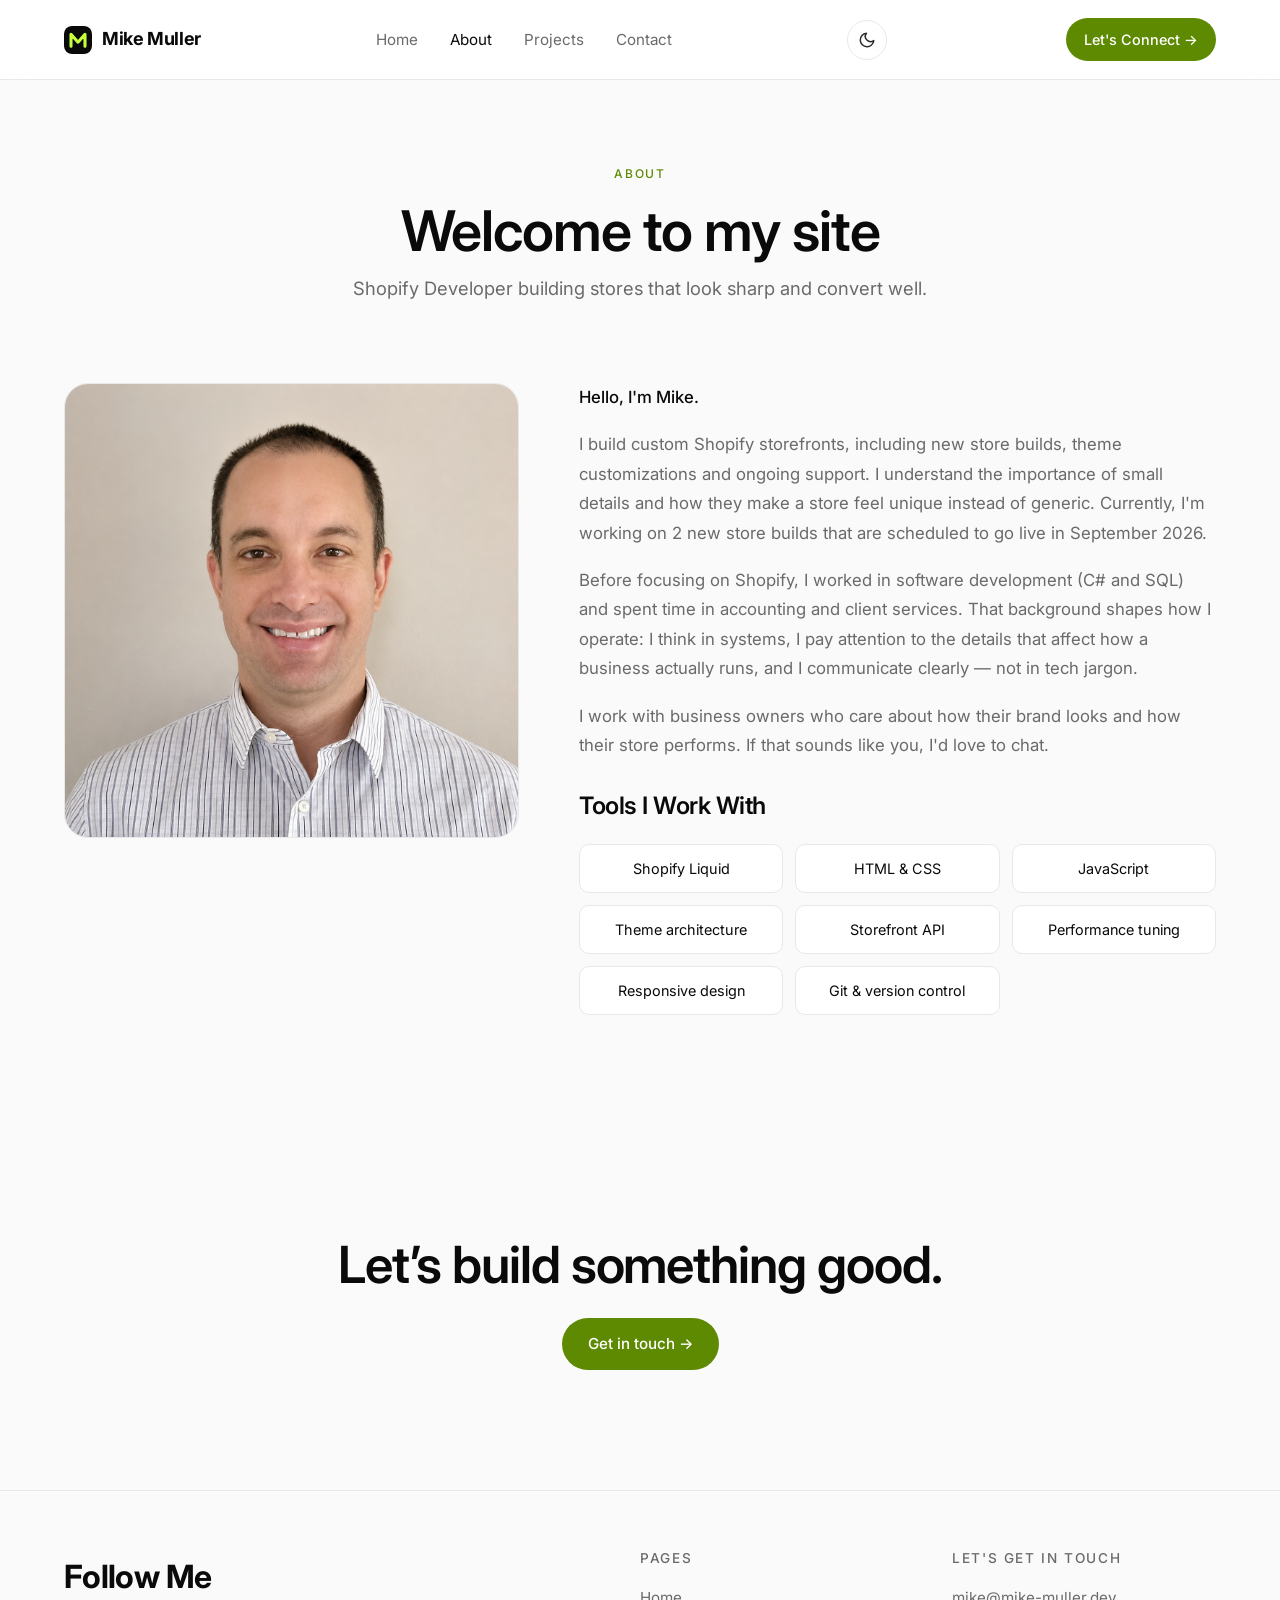
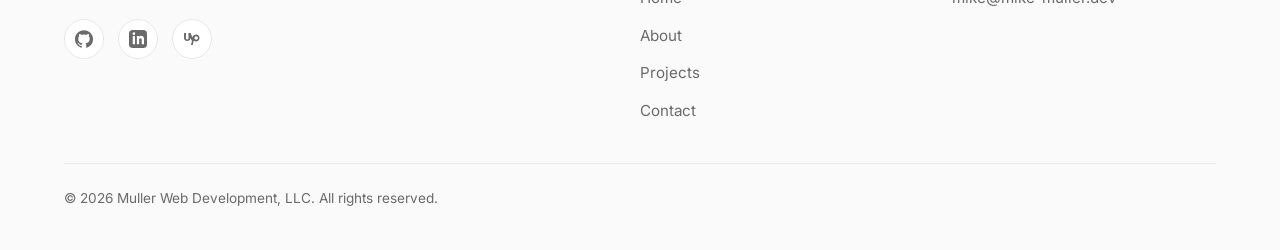
==== about.html @ b330dfe2 "Added Coding With Jan certificate to home page. Also did an audit and had unused CSS classes removed" ====
<!DOCTYPE html>
<html lang="en">
<head>
  <meta charset="UTF-8" />
  <meta name="viewport" content="width=device-width, initial-scale=1.0" />
  <title>About — Mike Muller</title>
  <meta name="description" content="About Mike Muller — a Shopify Developer focused on custom storefronts and theme work." />
  <script>
    (function() {
      var prefersDark = false;
      try { prefersDark = localStorage.getItem('theme') === 'dark'; } catch (e) {}
      if (!prefersDark) document.documentElement.setAttribute('data-theme', 'light');
    })();
  </script>
  <link rel="preconnect" href="https://fonts.googleapis.com">
  <link rel="preconnect" href="https://fonts.gstatic.com" crossorigin>
  <link href="https://fonts.googleapis.com/css2?family=Inter:wght@400;500;600;700&display=swap" rel="stylesheet">
  <link rel="icon" type="image/svg+xml" href="assets/favicon.svg" />
  <link rel="stylesheet" href="css/styles.css" />
</head>
<body>
  <div id="header"></div>

  <main>
    <section class="page-header">
      <div class="container">
        <span class="eyebrow">About</span>
        <h1>Welcome to my site</h1>
        <p>Shopify Developer building stores that look sharp and convert well.</p>
      </div>
    </section>

    <section class="section" style="padding-top: 40px;">
      <div class="container about-grid">
        <div>
          <div class="hero-portrait" style="aspect-ratio: 1/1;">
            <img src="assets/profile-about-enhanced.png" alt="Mike Muller" width="900" height="900">
          </div>
        </div>
        <div class="about-text reveal">
          <p><strong>Hello, I'm Mike.</strong> </p>
          <p>I build custom Shopify storefronts, including new store builds, theme customizations and ongoing support. I understand the importance of small details and how they make a store feel unique instead of generic. Currently, I'm working on 2 new store builds that are scheduled to go live in September 2026.</p>
          <p>Before focusing on Shopify, I worked in software development (C# and SQL) and spent time in accounting and client services. That background shapes how I operate: I think in systems, I pay attention to the details that affect how a business actually runs, and I communicate clearly — not in tech jargon.</p>
          <p>I work with business owners who care about how their brand looks and how their store performs. If that sounds like you, I'd love to chat.</p>
            
          <h3 style="margin-top: 32px; margin-bottom: 8px;">Tools I Work With</h3>
          <div class="skills-grid">
            <div class="skill-chip">Shopify Liquid</div>
            <div class="skill-chip">HTML & CSS</div>
            <div class="skill-chip">JavaScript</div>
            <div class="skill-chip">Theme architecture</div>
            <div class="skill-chip">Storefront API</div>
            <div class="skill-chip">Performance tuning</div>
            <div class="skill-chip">Responsive design</div>
            <div class="skill-chip">Git & version control</div>
          </div>
        </div>
      </div>
    </section>

    <section class="footer-cta">
      <div class="container">
        <h2>Let’s build something good.</h2>
        <a href="contact.html" class="btn btn-primary">Get in touch →</a>
      </div>
    </section>
  </main>

  <div id="footer"></div>

  <script src="js/includes.js"></script>
</body>
</html>
---- css/styles.css ----
/* ===== Reset & base ===== */
*, *::before, *::after { box-sizing: border-box; margin: 0; padding: 0; }
html { scroll-behavior: smooth; }
body {
  font-family: 'Inter', -apple-system, BlinkMacSystemFont, 'Segoe UI', Roboto, sans-serif;
  background: var(--bg);
  color: var(--text);
  line-height: 1.6;
  -webkit-font-smoothing: antialiased;
  overflow-x: hidden;
  transition: background-color 0.3s ease, color 0.3s ease;
}
img { max-width: 100%; display: block; }
a { color: inherit; text-decoration: none; }
button { font: inherit; cursor: pointer; border: none; background: none; color: inherit; }

:root {
  --bg: #0a0a0a;
  --bg-elev: #141414;
  --bg-card: #161616;
  --border: #262626;
  --text: #e8e8e8;
  --muted: #8a8a8a;
  --heading: #ffffff;
  --nav-bg: rgba(10, 10, 10, 0.85);
  --portrait-text: rgba(255, 255, 255, 0.06);
  --accent: #c7ff3a;
  --accent-hover: #b8f028;
  --error: #ff6b6b;
  --max-width: 1200px;
  --radius: 16px;
}

[data-theme="light"] {
  --bg: #fafafa;
  --bg-elev: #ffffff;
  --bg-card: #ffffff;
  --border: #e8e8e8;
  --text: #2a2a2a;
  --muted: #6a6a6a;
  --heading: #0a0a0a;
  --nav-bg: rgba(255, 255, 255, 0.85);
  --portrait-text: rgba(0, 0, 0, 0.06);
  --accent: #5d8a00;
  --accent-hover: #4a6f00;
  --error: #c92a2a;
}

.container {
  max-width: var(--max-width);
  margin: 0 auto;
  padding: 0 24px;
}

/* ===== Typography ===== */
h1, h2, h3, h4 { font-weight: 600; line-height: 1.15; letter-spacing: -0.02em; color: var(--heading); }
h1 { font-size: clamp(2.5rem, 6vw, 5rem); }
h2 { font-size: clamp(2rem, 4vw, 3.25rem); }
h3 { font-size: 1.5rem; }
p { color: var(--muted); }

.eyebrow {
  display: inline-block;
  font-size: 0.75rem;
  text-transform: uppercase;
  letter-spacing: 0.15em;
  color: var(--accent);
  font-weight: 500;
  margin-bottom: 16px;
}

/* ===== Navigation ===== */
.nav {
  position: sticky;
  top: 0;
  z-index: 100;
  background: var(--nav-bg);
  backdrop-filter: blur(12px);
  -webkit-backdrop-filter: blur(12px);
  border-bottom: 1px solid var(--border);
  transition: background-color 0.3s ease, border-color 0.3s ease;
}
.nav-inner {
  display: flex;
  align-items: center;
  justify-content: space-between;
  padding: 18px 24px;
  max-width: var(--max-width);
  margin: 0 auto;
}
.logo {
  display: inline-flex;
  align-items: center;
  gap: 10px;
  font-weight: 700;
  font-size: 1.125rem;
  letter-spacing: -0.02em;
  color: var(--heading);
}
.logo-mark {
  flex-shrink: 0;
  border-radius: 8px;
}
.logo .logo-text { color: var(--heading); }
.logo span { color: var(--accent); }
.nav-links {
  display: flex;
  gap: 32px;
  list-style: none;
}
.nav-links a {
  color: var(--muted);
  font-size: 0.95rem;
  transition: color 0.2s;
}
.nav-links a:hover, .nav-links a.active { color: var(--heading); }
.nav-cta {
  display: inline-flex;
  align-items: center;
  gap: 8px;
  background: var(--accent);
  color: #0a0a0a;
  padding: 10px 18px;
  border-radius: 999px;
  font-weight: 500;
  font-size: 0.9rem;
  transition: background 0.2s, transform 0.2s;
}
.nav-cta:hover { background: var(--accent-hover); transform: translateY(-1px); }
.nav-toggle {
  display: none;
  width: 40px;
  height: 40px;
  align-items: center;
  justify-content: center;
}
.nav-toggle span {
  width: 22px;
  height: 2px;
  background: var(--heading);
  position: relative;
  transition: all 0.3s;
}
.nav-toggle span::before, .nav-toggle span::after {
  content: '';
  position: absolute;
  left: 0;
  width: 22px;
  height: 2px;
  background: var(--heading);
  transition: all 0.3s;
}
.nav-toggle span::before { top: -7px; }
.nav-toggle span::after { top: 7px; }

/* ===== Buttons ===== */
.btn {
  display: inline-flex;
  align-items: center;
  gap: 10px;
  padding: 14px 26px;
  border-radius: 999px;
  font-weight: 500;
  font-size: 0.95rem;
  transition: transform 0.2s, background 0.2s, color 0.2s;
}
.btn-primary {
  background: var(--accent);
  color: #0a0a0a;
}
.btn-primary:hover { background: var(--accent-hover); transform: translateY(-2px); }
.btn-ghost {
  border: 3px solid var(--border);
  font-size: 1.2rem;
  color: var(--heading);
}
.btn-ghost:hover { border-color: var(--accent); color: var(--accent); }

/* ===== Hero ===== */
.hero {
  padding: 100px 0 80px;
  position: relative;
  overflow: hidden;
}
.hero::before {
  content: '';
  position: absolute;
  top: -200px;
  right: -200px;
  width: 600px;
  height: 600px;
  background: radial-gradient(circle, rgba(199, 255, 58, 0.15), transparent 70%);
  pointer-events: none;
}
.hero-grid {
  display: grid;
  grid-template-columns: 1.5fr 1fr;
  gap: 48px;
  align-items: center;
}
.hero h1 { font-size: clamp(2.5rem, 5vw, 4rem); line-height: 1.25; margin-bottom: 20px; }
.hero-tagline {
  font-size: 1.25rem;
  margin-bottom: 36px;
  max-width: 520px;
  color: var(--muted);
}
.hero-actions { display: flex; gap: 16px; flex-wrap: wrap; align-items: center; }
.hero-actions .btn { font-size: 1rem; }
.hero-actions .btn-primary { border: 2px solid transparent; }

/* Bullet points in hero section. All begin with checkmark.*/
.hero-trust {
  display: flex;
  flex-wrap: wrap;
  gap: 12px 28px;
  margin-top: 32px;
  list-style: none;
}
.hero-trust li {
  display: flex;
  align-items: center;
  gap: 8px;
  font-size: 0.9rem;
  font-weight: 500;
  color: var(--muted);
}
.hero-trust li::before {
  content: '✓';
  color: var(--accent);
  font-weight: 700;
}
.hero-portrait {
  aspect-ratio: 4/5;
  background: linear-gradient(135deg, #1a1a1a, #0a0a0a);
  border: 1px solid var(--border);
  border-radius: 24px;
  position: relative;
  overflow: hidden;
  display: flex;
  align-items: center;
  justify-content: center;
}
/* Lime glow is the fallback treatment behind the initials only —
   it would tint the photo when one is present. */
.hero-portrait:not(:has(img))::after {
  content: '';
  position: absolute;
  inset: 0;
  background:
    radial-gradient(circle at 30% 30%, rgba(199, 255, 58, 0.18), transparent 50%),
    radial-gradient(circle at 70% 70%, rgba(199, 255, 58, 0.08), transparent 50%);
}
.hero-portrait img {
  width: 100%;
  height: 100%;
  object-fit: cover;
  display: block;
}
/* ===== Sections ===== */
.section { padding: 100px 0; }
.section-header {
  text-align: center;
  max-width: 700px;
  margin: 0 auto 60px;
}
.section-header p { margin-top: 16px; font-size: 1.1rem; }

/* ===== Services ===== */
.services-grid {
  display: grid;
  grid-template-columns: repeat(3, 1fr);
  gap: 24px;
}
.service-card {
  background: var(--bg-card);
  border: 1px solid var(--border);
  border-radius: var(--radius);
  padding: 36px 28px;
  transition: transform 0.3s, border-color 0.3s;
}
.service-card:hover {
  transform: translateY(-4px);
  border-color: var(--accent);
}
.service-icon {
  width: 56px;
  height: 56px;
  border-radius: 14px;
  background: rgba(199, 255, 58, 0.1);
  display: flex;
  align-items: center;
  justify-content: center;
  margin-bottom: 24px;
  color: var(--accent);
}
.service-icon svg { width: 28px; height: 28px; }
.service-card h3 { margin-bottom: 12px; }

/* ===== Projects ===== */
.projects-grid {
  display: grid;
  grid-template-columns: repeat(2, 1fr);
  gap: 28px;
}
.project-card {
  border-radius: var(--radius);
  overflow: hidden;
  border: 1px solid var(--border);
  background: var(--bg-card);
  transition: transform 0.3s, border-color 0.3s;
}
.project-card:hover { transform: translateY(-4px); border-color: var(--accent); }
.project-thumb {
  aspect-ratio: 16/10;
  position: relative;
  display: flex;
  align-items: center;
  justify-content: center;
  font-size: 2rem;
  font-weight: 600;
  color: rgba(255,255,255,0.15);
}
.project-thumb-4 { background: linear-gradient(135deg, #1d8c5b, #0c3322); }
.project-body { padding: 24px 28px 28px; }
.project-tag {
  display: inline-block;
  font-size: 0.75rem;
  text-transform: uppercase;
  letter-spacing: 0.12em;
  color: var(--accent);
  margin-bottom: 10px;
}
.project-body h3 { margin-bottom: 8px; font-size: 1.35rem; }

.projects-cta { text-align: center; margin-top: 48px; }

/* ===== Video thumbnails (reusable) =====
   Turn any project thumbnail into a clickable video preview:
   give the thumb the .project-thumb-video class, drop a <video>
   inside it, and add data-video="path/to/clip.mp4" so a click
   opens the lightbox with sound. Reuse on any card. */
.project-thumb-video {
  padding: 0;
  border: none;
  cursor: pointer;
  background: #000;
  width: 100%;
  font: inherit;
}
.project-thumb-video .project-preview {
  position: absolute;
  inset: 0;
  width: 100%;
  height: 100%;
  object-fit: cover;
  display: block;
}
.video-play-badge {
  position: relative;
  z-index: 1;
  width: 64px;
  height: 64px;
  border-radius: 50%;
  background: rgba(0, 0, 0, 0.5);
  display: flex;
  align-items: center;
  justify-content: center;
  color: #fff;
  transition: transform 0.2s, background 0.2s, color 0.2s;
}
.video-play-badge svg { width: 26px; height: 26px; margin-left: 3px; }
.project-thumb-video:hover .video-play-badge,
.project-thumb-video:focus-visible .video-play-badge {
  transform: scale(1.08);
  background: var(--accent);
  color: #111;
}

/* ===== Intro video (home page) =====
   Same click-to-play behaviour as a project thumbnail, but framed as a
   single centered player: wider, and 16/9 to match the source clip so
   the poster isn't cropped. Declared after .project-thumb-video so the
   border here wins over that rule's `border: none`. */
.intro-video {
  max-width: 860px;
  margin: 0 auto;
  aspect-ratio: 16/9;
  position: relative;
  display: flex;
  align-items: center;
  justify-content: center;
  border: 1px solid var(--border);
  border-radius: var(--radius);
  overflow: hidden;
  transition: transform 0.3s, border-color 0.3s;
}
.intro-video:hover,
.intro-video:focus-visible { transform: translateY(-4px); border-color: var(--accent); }
/* The speaker sits dead center in frame, so park the play button in the
   corner rather than on top of his face, over a scrim that keeps it
   readable against a light background. */
.intro-video .video-play-badge {
  position: absolute;
  left: 20px;
  bottom: 20px;
}
.intro-video::after {
  content: '';
  position: absolute;
  inset: auto 0 0 0;
  height: 150px;
  background: linear-gradient(transparent, rgba(0, 0, 0, 0.5));
  pointer-events: none;
}

/* ===== Credential card =====
   Sits inside a timeline item as proof for the claim above it, and opens
   the full certificate in the lightbox. Sized to its own contents, so the
   box stays snug if the label text changes. */
.credential { margin-top: 16px; }
.credential-card {
  display: flex;
  align-items: center;
  gap: 16px;
  width: fit-content;
  max-width: 100%;
  padding: 12px;
  text-align: left;
  background: var(--bg-card);
  border: 1px solid var(--border);
  border-radius: 12px;
  transition: border-color 0.2s, transform 0.2s;
}
.credential-card:hover {
  border-color: var(--accent);
  transform: translateY(-2px);
}
/* The certificate is portrait A4, so showing it whole would make a very tall
   thumbnail. Crop to the top band instead — that's the title and the name. */
.credential-thumb {
  width: 120px;
  height: 90px;
  flex-shrink: 0;
  object-fit: cover;
  object-position: top center;
  border-radius: 6px;
  border: 1px solid var(--border);
}
.credential-body {
  display: flex;
  flex-direction: column;
  gap: 2px;
  min-width: 0;
}
.credential-action { font-size: 0.82rem; color: var(--accent); }

/* ===== Video lightbox ===== */
.video-lightbox {
  position: fixed;
  inset: 0;
  z-index: 1000;
  display: none;
  align-items: center;
  justify-content: center;
  padding: 24px;
  background: rgba(0, 0, 0, 0.85);
}
.video-lightbox.open { display: flex; }
.video-lightbox-inner { width: min(960px, 100%); }
.video-lightbox-player {
  width: 100%;
  max-height: 85vh;
  display: block;
  border-radius: var(--radius);
  background: #000;
}
.video-lightbox-image {
  width: 100%;
  max-height: 85vh;
  object-fit: contain;
  border-radius: var(--radius);
}
/* The base `img { display: block }` rule outranks the browser's own
   [hidden] styling, so hiding has to be stated explicitly here. */
.video-lightbox-player[hidden], .video-lightbox-image[hidden] { display: none; }
.video-lightbox-close {
  position: absolute;
  top: 20px;
  right: 24px;
  width: 44px;
  height: 44px;
  border: none;
  border-radius: 50%;
  background: rgba(255, 255, 255, 0.12);
  color: #fff;
  font-size: 1.7rem;
  line-height: 1;
  cursor: pointer;
  transition: background 0.2s;
}
.video-lightbox-close:hover { background: rgba(255, 255, 255, 0.28); }

/* ===== Timeline ===== */
.timeline {
  max-width: 760px;
  margin: 0 auto;
  position: relative;
}
.timeline::before {
  content: '';
  position: absolute;
  left: 16px;
  top: 0;
  bottom: 0;
  width: 2px;
  background: var(--border);
}
.timeline-item {
  position: relative;
  padding-left: 60px;
  padding-bottom: 40px;
}
.timeline-item:last-child { padding-bottom: 0; }
.timeline-item::before {
  content: '';
  position: absolute;
  left: 10px;
  top: 6px;
  width: 14px;
  height: 14px;
  border-radius: 50%;
  background: var(--accent);
  box-shadow: 0 0 0 4px var(--bg);
}
.timeline-date {
  font-size: 0.85rem;
  color: var(--accent);
  text-transform: uppercase;
  letter-spacing: 0.1em;
  margin-bottom: 6px;
}
.timeline-item h3 { font-size: 1.2rem; margin-bottom: 6px; }

/* ===== Testimonials carousel =====
   --per-view drives everything: the card width is derived from it, and
   main.js reads it back to know how far one arrow click should slide.
   Change it here (or in a media query) to show more or fewer at once. */
.testimonial-carousel {
  --per-view: 2;
  --t-gap: 24px;
}
.testimonial-viewport { overflow: hidden; }
.testimonial-track {
  display: flex;
  gap: var(--t-gap);
  transition: transform 0.45s ease;
}
.testimonial-card {
  flex: 0 0 calc((100% - (var(--per-view) - 1) * var(--t-gap)) / var(--per-view));
  display: flex;
  flex-direction: column;
  padding: 32px;
  border: 1px solid var(--border);
  border-radius: var(--radius);
  background: var(--bg-card);
  transition: border-color 0.3s;
}
.testimonial-card:hover { border-color: var(--accent); }
.testimonial-card blockquote {
  font-size: 1.15rem;
  font-weight: 500;
  line-height: 1.5;
  color: var(--heading);
  margin-bottom: 28px;
}
.testimonial-author {
  display: flex;
  align-items: center;
  gap: 14px;
  margin-top: auto;
}
.testimonial-avatar {
  flex-shrink: 0;
  width: 48px;
  height: 48px;
  border-radius: 50%;
  display: inline-flex;
  align-items: center;
  justify-content: center;
  background: var(--accent);
  color: #0a0a0a;
  font-size: 0.9rem;
  font-weight: 700;
  letter-spacing: 0.02em;
}
.testimonial-author strong {
  display: block;
  color: var(--heading);
  font-size: 0.95rem;
}
.testimonial-role {
  display: block;
  color: var(--muted);
  font-size: 0.9rem;
}
.testimonial-controls {
  display: flex;
  justify-content: flex-end;
  gap: 8px;
  margin-top: 28px;
}
/* Hidden by main.js when there is nothing to scroll to */
.testimonial-controls[hidden] { display: none; }
.testimonial-arrow {
  width: 48px;
  height: 48px;
  display: inline-flex;
  align-items: center;
  justify-content: center;
  border: 1px solid var(--border);
  border-radius: 10px;
  background: var(--bg-card);
  color: var(--heading);
  transition: background-color 0.2s, border-color 0.2s, color 0.2s, opacity 0.2s;
}
.testimonial-arrow svg { width: 20px; height: 20px; }
.testimonial-arrow:hover:not(:disabled) {
  background: var(--accent);
  border-color: var(--accent);
  color: #0a0a0a;
}
.testimonial-arrow:disabled {
  opacity: 0.35;
  cursor: not-allowed;
}

/* ===== FAQ ===== */
.faq-list {
  max-width: 760px;
  margin: 0 auto;
}
.faq-item {
  border-bottom: 1px solid var(--border);
}
.faq-item:first-child { border-top: 1px solid var(--border); }
.faq-question {
  width: 100%;
  text-align: left;
  padding: 24px 0;
  display: flex;
  justify-content: space-between;
  align-items: center;
  gap: 24px;
  font-size: 1.1rem;
  font-weight: 500;
  color: var(--heading);
  transition: color 0.2s;
}
.faq-question:hover { color: var(--accent); }
.faq-toggle {
  width: 28px;
  height: 28px;
  border-radius: 50%;
  background: var(--bg-card);
  border: 1px solid var(--border);
  display: flex;
  align-items: center;
  justify-content: center;
  flex-shrink: 0;
  transition: transform 0.3s, background 0.2s;
  font-size: 1.1rem;
  line-height: 1;
}
.faq-item.open .faq-toggle { transform: rotate(45deg); background: var(--accent); color: #0a0a0a; }
.faq-answer {
  max-height: 0;
  overflow: hidden;
  transition: max-height 0.35s ease, padding 0.35s ease;
}
.faq-item.open .faq-answer {
  max-height: 400px;
  padding-bottom: 24px;
}

/* ===== Footer CTA ===== */
.footer-cta {
  text-align: center;
  padding: 120px 0;
  position: relative;
}
.footer-cta h2 { margin-bottom: 24px; max-width: 720px; margin-left: auto; margin-right: auto; }
/* ===== Footer ===== */
.footer {
  border-top: 1px solid var(--border);
  padding: 60px 0 40px;
}
.footer-inner {
  display: grid;
  grid-template-columns: 2fr 1fr 1fr;
  gap: 48px;
  margin-bottom: 40px;
}
.footer h4 { font-size: 0.85rem; text-transform: uppercase; letter-spacing: 0.12em; color: var(--muted); margin-bottom: 18px; font-weight: 500; }
.footer-col ul { list-style: none; display: flex; flex-direction: column; gap: 12px; }
.footer-col a { color: var(--muted); font-size: 0.95rem; transition: color 0.2s; }
.footer-col a:hover { color: var(--accent); }
.footer-socials { display: flex; gap: 14px; }
.footer-socials a {
  width: 40px;
  height: 40px;
  border-radius: 50%;
  background: var(--bg-card);
  border: 1px solid var(--border);
  display: flex;
  align-items: center;
  justify-content: center;
  color: var(--muted);
  transition: all 0.2s;
}
.footer-socials a:hover { background: var(--accent); color: #0a0a0a; border-color: var(--accent); }
.footer-socials svg { width: 18px; height: 18px; }
.footer-bottom {
  border-top: 1px solid var(--border);
  padding-top: 24px;
  display: flex;
  justify-content: space-between;
  align-items: center;
  font-size: 0.85rem;
  color: var(--muted);
}

/* ===== About page ===== */
.about-grid {
  display: grid;
  grid-template-columns: 1fr 1.4fr;
  gap: 60px;
  align-items: start;
}
.about-text p { margin-bottom: 18px; font-size: 1.05rem; line-height: 1.75; }
.about-text p strong { color: var(--heading); font-weight: 500; }

.skills-grid {
  display: grid;
  grid-template-columns: repeat(auto-fill, minmax(160px, 1fr));
  gap: 12px;
  margin-top: 24px;
}
.skill-chip {
  padding: 12px 18px;
  background: var(--bg-card);
  border: 1px solid var(--border);
  border-radius: 10px;
  font-size: 0.9rem;
  text-align: center;
  color: var(--heading);
  transition: all 0.2s;
}
.skill-chip:hover { border-color: var(--accent); color: var(--accent); }

/* ===== Contact page ===== */
.contact-grid {
  display: grid;
  grid-template-columns: 1fr 1.2fr;
  gap: 60px;
  align-items: start;
}
.contact-info p { margin-bottom: 24px; font-size: 1.05rem; }
.contact-detail {
  display: flex;
  align-items: center;
  gap: 14px;
  padding: 16px 0;
  border-bottom: 1px solid var(--border);
}
.contact-detail svg { width: 20px; height: 20px; color: var(--accent); flex-shrink: 0; }
.contact-detail span { color: var(--heading); }

.contact-form {
  background: var(--bg-card);
  border: 1px solid var(--border);
  border-radius: var(--radius);
  padding: 36px;
}
.form-row { margin-bottom: 20px; }
.form-row label { display: block; font-size: 0.85rem; text-transform: uppercase; letter-spacing: 0.1em; color: var(--muted); margin-bottom: 8px; }
.form-row input, .form-row textarea, .form-row select {
  width: 100%;
  background: var(--bg);
  border: 1px solid var(--border);
  border-radius: 10px;
  padding: 14px 16px;
  color: var(--heading);
  font-family: inherit;
  font-size: 0.95rem;
  transition: border-color 0.2s;
}
.form-row input:focus, .form-row textarea:focus, .form-row select:focus {
  outline: none;
  border-color: var(--accent);
}
.form-row textarea { resize: vertical; min-height: 140px; }

/* Form validation */
.form-row.invalid input,
.form-row.invalid textarea,
.form-row.invalid select { border-color: var(--error); }
.form-error {
  display: block;
  margin-top: 6px;
  font-size: 0.8rem;
  color: var(--error);
}
.form-alert {
  display: none;
  margin-bottom: 22px;
  padding: 12px 16px;
  border-radius: 10px;
  border: 1px solid var(--error);
  background: color-mix(in srgb, var(--error) 10%, transparent);
  color: var(--error);
  font-size: 0.88rem;
  line-height: 1.5;
}
.form-alert.show { display: block; }
.form-alert.success {
  border-color: var(--accent);
  background: color-mix(in srgb, var(--accent) 12%, transparent);
  color: var(--heading);
}

/* ===== Case study (individual project pages) =====
   squashgolf.html, thegameofwash.html, josephmuller.html, bikeshack.html
   all share this layout: centered title block up top, the video front
   and center, then the write-up. */
.case-header { padding: 64px 0 32px; }
.case-back {
  display: inline-block;
  font-size: 0.9rem;
  color: var(--muted);
  margin-bottom: 28px;
  transition: color 0.2s;
}
.case-back:hover { color: var(--accent); }
/* One centered column, capped to the video's width so the title
   sits squarely over the frame below it. */
.case-header-grid {
  max-width: 900px;
  margin: 0 auto;
  text-align: center;
}
.case-header h1 { font-size: clamp(2.5rem, 6vw, 4.5rem); }
.case-meta-label {
  font-size: 1.2rem;
  font-weight: 700;
  color: var(--heading);
  letter-spacing: -0.02em;
  margin-bottom: 6px;
}
.case-meta-value { color: var(--muted); font-size: 0.98rem; }

.case-video { padding: 16px 0 0; }
.case-video-frame {
  max-width: 900px;
  margin: 0 auto;
  border: 1px solid var(--border);
  border-radius: var(--radius);
  overflow: hidden;
  background: #000;
}
.case-video-frame video { width: 100%; display: block; }
/* Stand-in for a project that doesn't have a walkthrough clip yet */
.case-video-placeholder {
  aspect-ratio: 16/9;
  display: flex;
  flex-direction: column;
  align-items: center;
  justify-content: center;
  gap: 8px;
  padding: 24px;
  text-align: center;
  background: linear-gradient(135deg, #1d8c5b, #0c3322);
  color: rgba(255, 255, 255, 0.85);
}
.case-video-placeholder strong { font-size: 1.1rem; font-weight: 600; }
.case-video-placeholder span { font-size: 0.9rem; color: rgba(255, 255, 255, 0.6); }

.case-body { max-width: 760px; margin: 0 auto; }
.case-body p { margin-bottom: 20px; font-size: 1.05rem; line-height: 1.75; }
.case-body p:last-child { margin-bottom: 0; }
.case-body h2 { font-size: 1.6rem; margin: 40px 0 14px; }
.case-body ul { list-style: none; display: grid; gap: 10px; margin-bottom: 20px; padding-left: 24px; }
.case-body ul li {
  display: flex;
  gap: 10px;
  color: var(--muted);
  font-size: 1.02rem;
  line-height: 1.7;
}
.case-body ul li::before { content: '✓'; color: var(--accent); font-weight: 700; flex-shrink: 0; }
.case-body a { color: var(--accent); text-decoration: underline; text-underline-offset: 3px; }

/* ===== Page header (sub-pages) ===== */
.page-header {
  padding: 80px 0 40px;
  text-align: center;
}
.page-header h1 { margin-bottom: 10px; font-size: clamp(2.25rem, 4.5vw, 3.5rem); }
.page-header p { font-size: 1.15rem; max-width: 620px; margin: 0 auto; }

/* ===== Scroll reveal ===== */
.reveal {
  opacity: 0;
  transform: translateY(20px);
  transition: opacity 0.7s ease, transform 0.7s ease;
}
.reveal.visible {
  opacity: 1;
  transform: translateY(0);
}

/* ===== Responsive ===== */
@media (max-width: 900px) {
  .hero-grid { grid-template-columns: 1fr; gap: 40px; }
  .hero-portrait { max-width: 360px; }
  .services-grid, .projects-grid { grid-template-columns: 1fr; }
  .testimonial-carousel { --per-view: 1; }
  .about-grid, .contact-grid { grid-template-columns: 1fr; gap: 40px; }
  .footer-inner { grid-template-columns: 1fr; gap: 32px; }
  .section { padding: 70px 0; }
  .hero { padding: 60px 0; }
}
/* ===== Theme toggle ===== */
.theme-toggle {
  width: 40px;
  height: 40px;
  border-radius: 50%;
  background: var(--bg-card);
  border: 1px solid var(--border);
  display: inline-flex;
  align-items: center;
  justify-content: center;
  color: var(--text);
  transition: all 0.2s;
  margin-right: 4px;
  flex-shrink: 0;
}
.theme-toggle:hover { 
  color: var(--accent); 
  border-color: var(--accent); 
  transform: translateY(-1px); 
}

.theme-toggle svg { width: 18px; height: 18px; }
.theme-toggle .icon-moon { display: none; }
.theme-toggle .icon-sun { display: block; }
[data-theme="light"] .theme-toggle .icon-sun { display: none; }
[data-theme="light"] .theme-toggle .icon-moon { display: block; }

/* ===== Light theme tweaks ===== */
[data-theme="light"] .hero::before {
  background: radial-gradient(circle, rgba(93, 138, 0, 0.08), transparent 70%);
}
[data-theme="light"] .service-card,
[data-theme="light"] .project-card,
[data-theme="light"] .testimonial-card,
[data-theme="light"] .intro-video,
[data-theme="light"] .contact-form {
  box-shadow: 0 1px 3px rgba(0, 0, 0, 0.04), 0 8px 24px rgba(0, 0, 0, 0.04);
}
[data-theme="light"] .nav-cta,
[data-theme="light"] .btn-primary {
  color: #ffffff;
}
[data-theme="light"] .hero-portrait {
  background: linear-gradient(135deg, #f0f0f0, #ffffff);
}
[data-theme="light"] .faq-toggle {
  background: #f3f3f3;
}

@media (max-width: 720px) {
  .nav-links, .nav-cta { display: none; }
  .nav-toggle { display: flex; }
  .nav.open .nav-links {
    display: flex;
    flex-direction: column;
    position: absolute;
    top: 100%;
    left: 0;
    right: 0;
    background: var(--bg);
    border-bottom: 1px solid var(--border);
    padding: 24px;
    gap: 18px;
  }
  .footer-bottom { flex-direction: column; gap: 12px; text-align: center; }
}
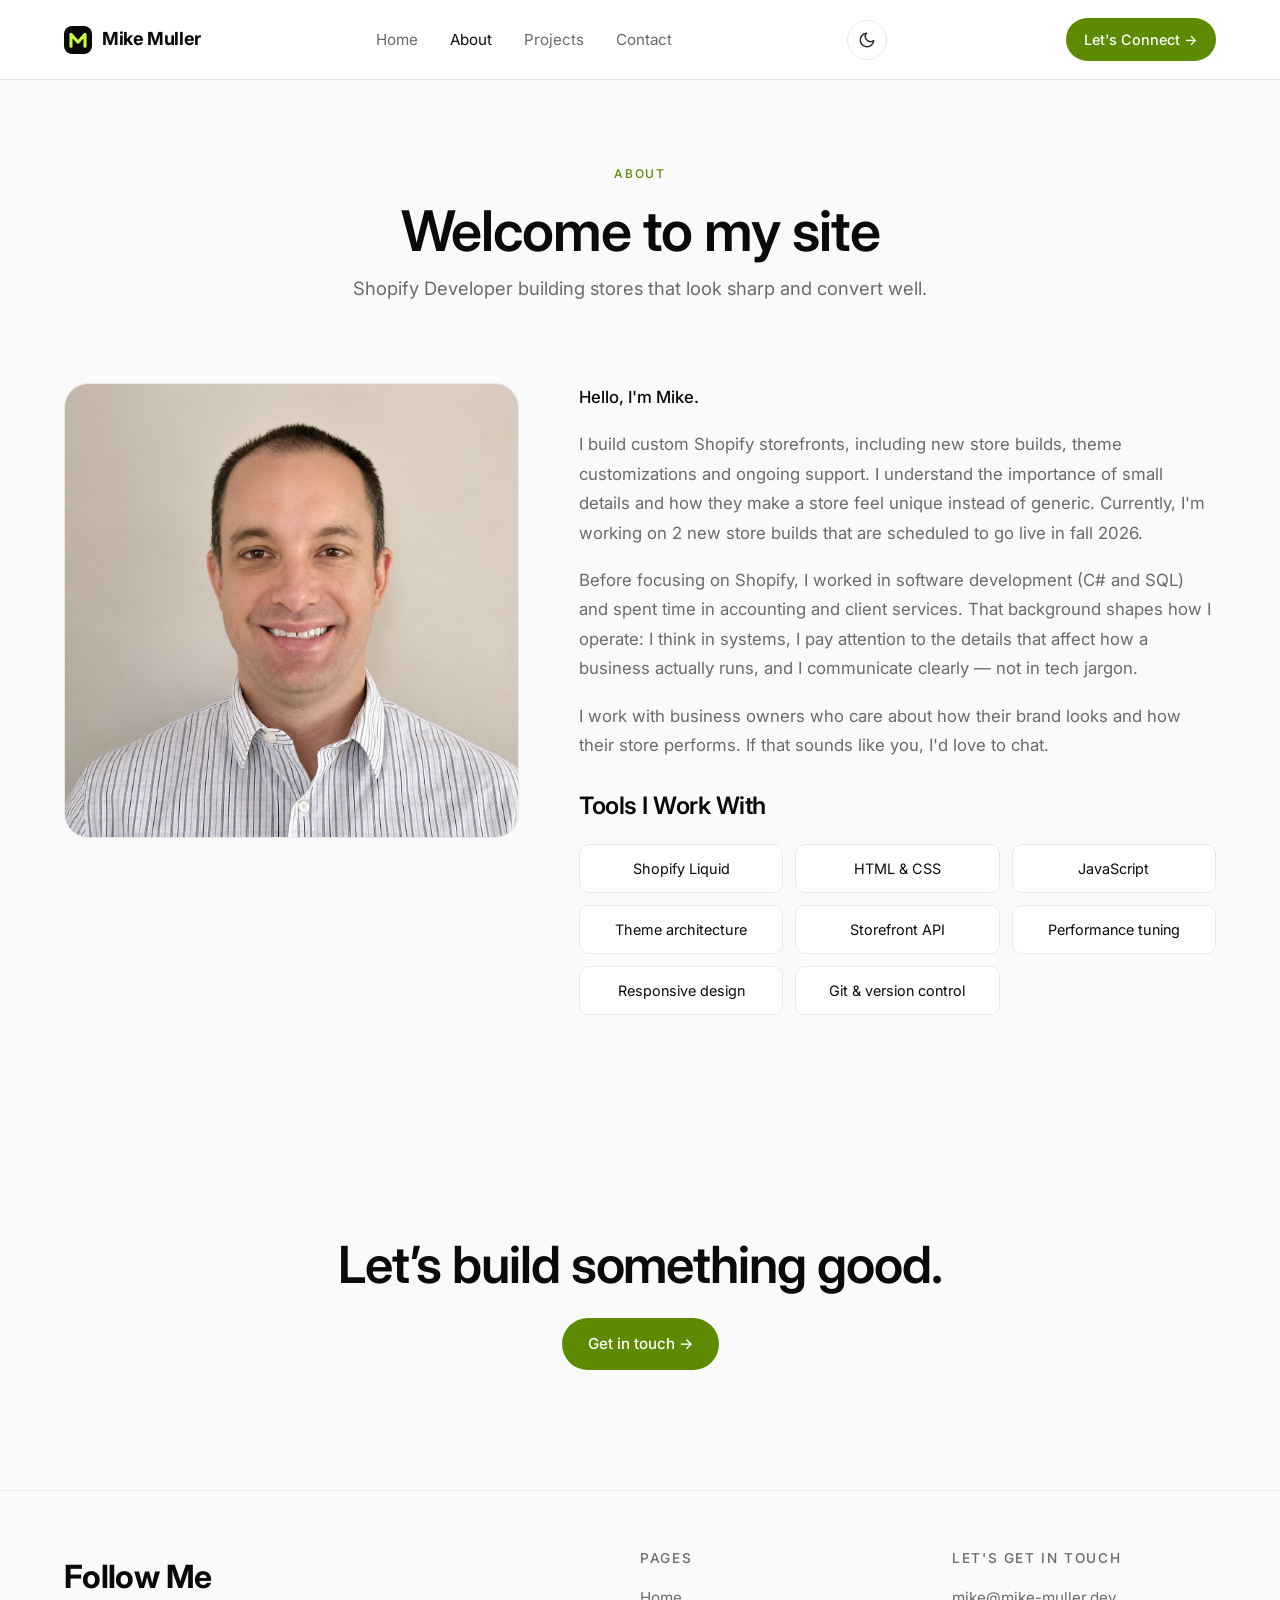
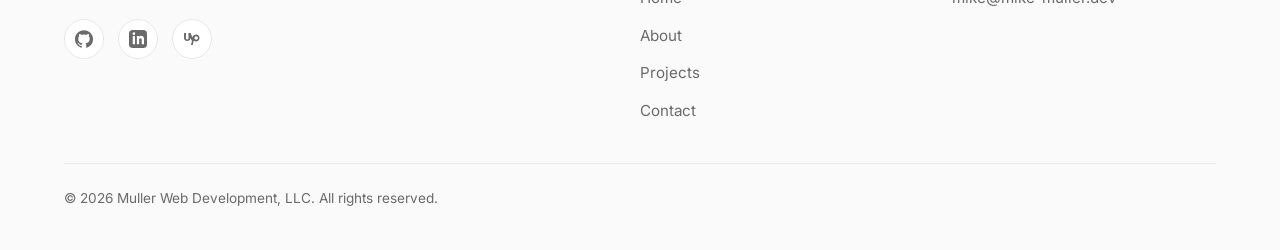
==== commit 46390577: "1) Added video for Bike Shack project and updated text underneath the video. 2) Updated  any referen" ====
--- a/about.html
+++ b/about.html
@@ -39,7 +39,7 @@
         </div>
         <div class="about-text reveal">
           <p><strong>Hello, I'm Mike.</strong> </p>
-          <p>I build custom Shopify storefronts, including new store builds, theme customizations and ongoing support. I understand the importance of small details and how they make a store feel unique instead of generic. Currently, I'm working on 2 new store builds that are scheduled to go live in September 2026.</p>
+          <p>I build custom Shopify storefronts, including new store builds, theme customizations and ongoing support. I understand the importance of small details and how they make a store feel unique instead of generic. Currently, I'm working on 2 new store builds that are scheduled to go live in fall 2026.</p>
           <p>Before focusing on Shopify, I worked in software development (C# and SQL) and spent time in accounting and client services. That background shapes how I operate: I think in systems, I pay attention to the details that affect how a business actually runs, and I communicate clearly — not in tech jargon.</p>
           <p>I work with business owners who care about how their brand looks and how their store performs. If that sounds like you, I'd love to chat.</p>
             
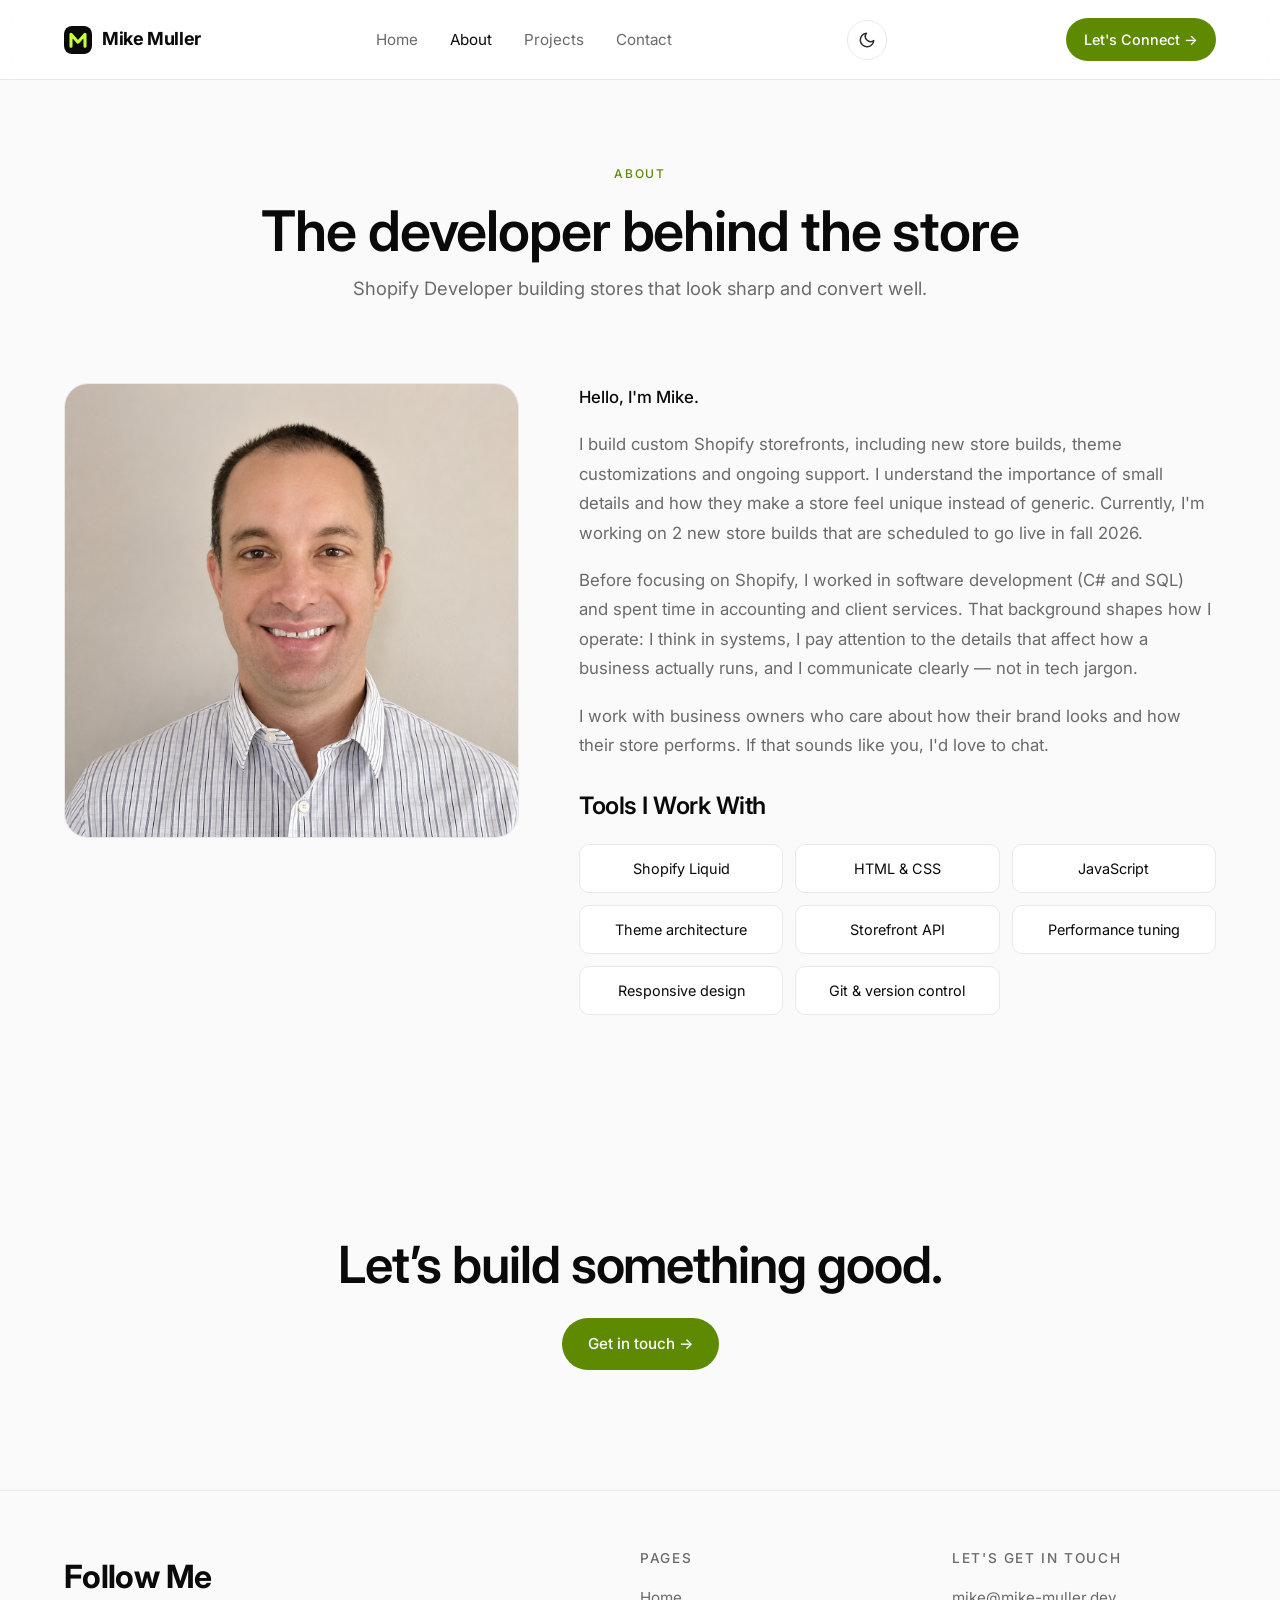
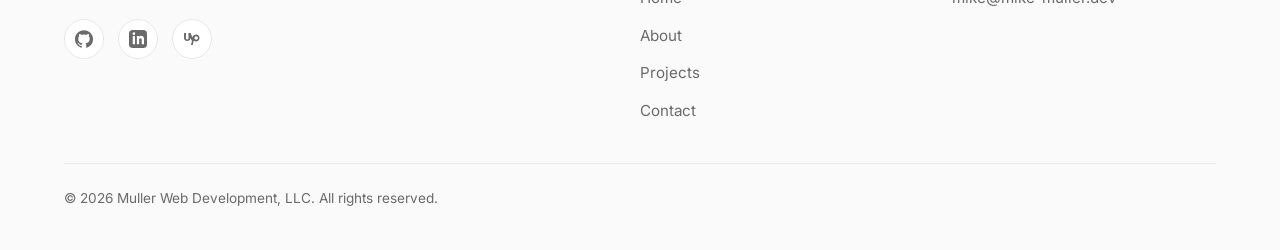
==== commit afa8bfe6: "1) Recorded new videos for Squash Golf and Joseph Muller to indicate fall 2026 release instead of Au" ====
--- a/about.html
+++ b/about.html
@@ -25,7 +25,7 @@
     <section class="page-header">
       <div class="container">
         <span class="eyebrow">About</span>
-        <h1>Welcome to my site</h1>
+        <h1>The developer behind the store</h1>
         <p>Shopify Developer building stores that look sharp and convert well.</p>
       </div>
     </section>
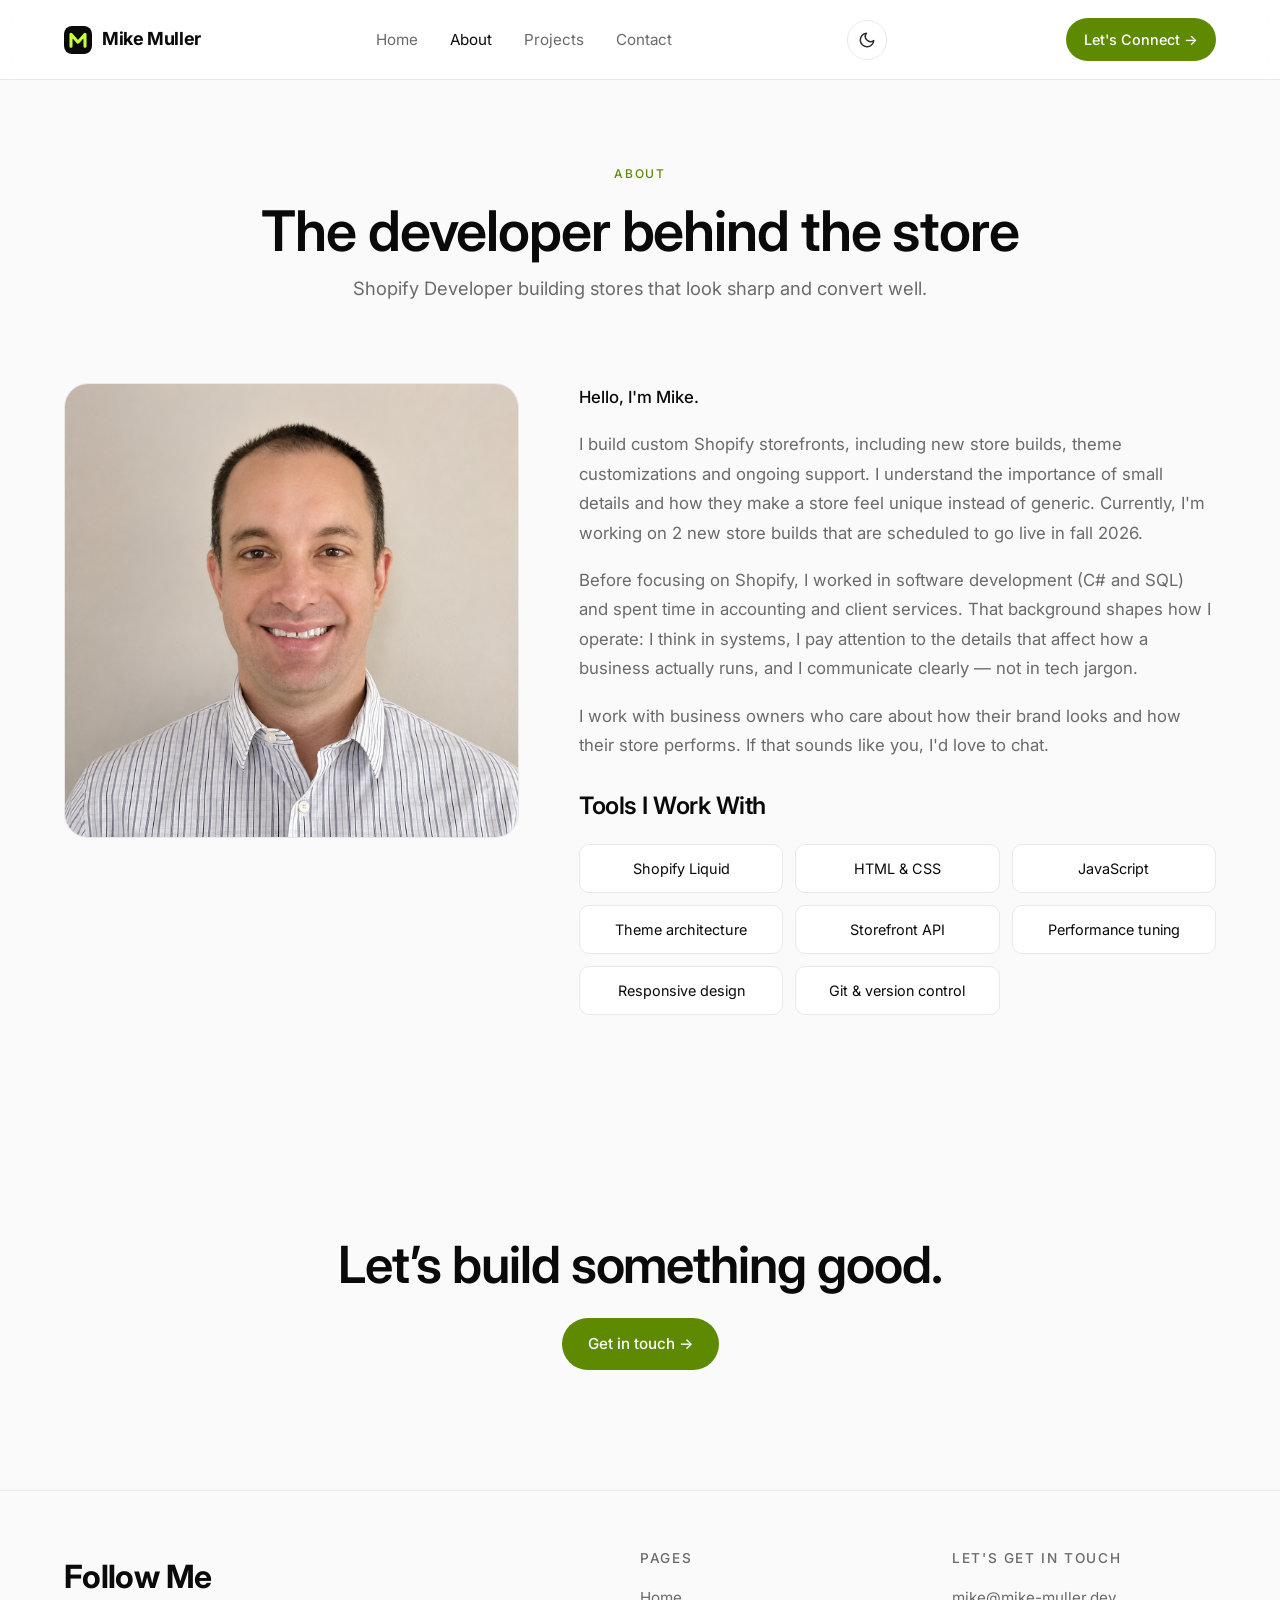
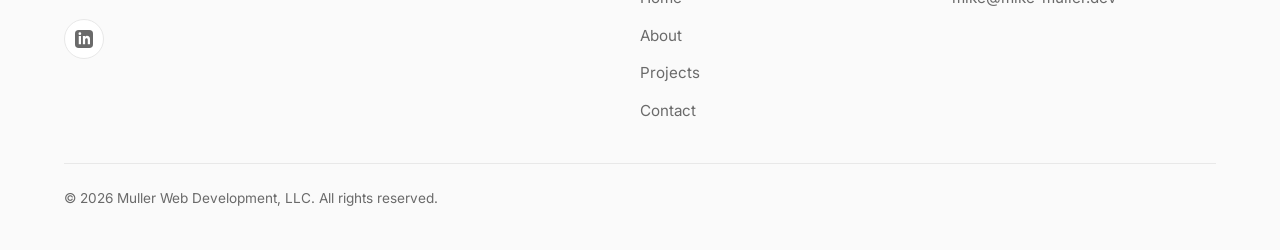
==== commit f6fffc7e: "Video thumbnails were not rendering on iPhone so changes were made to fix this bug." ====
--- a/about.html
+++ b/about.html
@@ -16,6 +16,9 @@
   <link rel="preconnect" href="https://fonts.gstatic.com" crossorigin>
   <link href="https://fonts.googleapis.com/css2?family=Inter:wght@400;500;600;700&display=swap" rel="stylesheet">
   <link rel="icon" type="image/svg+xml" href="assets/favicon.svg" />
+  <link rel="icon" type="image/png" sizes="32x32" href="assets/favicon-32.png" />
+  <link rel="icon" type="image/png" sizes="16x16" href="assets/favicon-16.png" />
+  <link rel="apple-touch-icon" sizes="180x180" href="assets/apple-touch-icon.png" />
   <link rel="stylesheet" href="css/styles.css" />
 </head>
 <body>
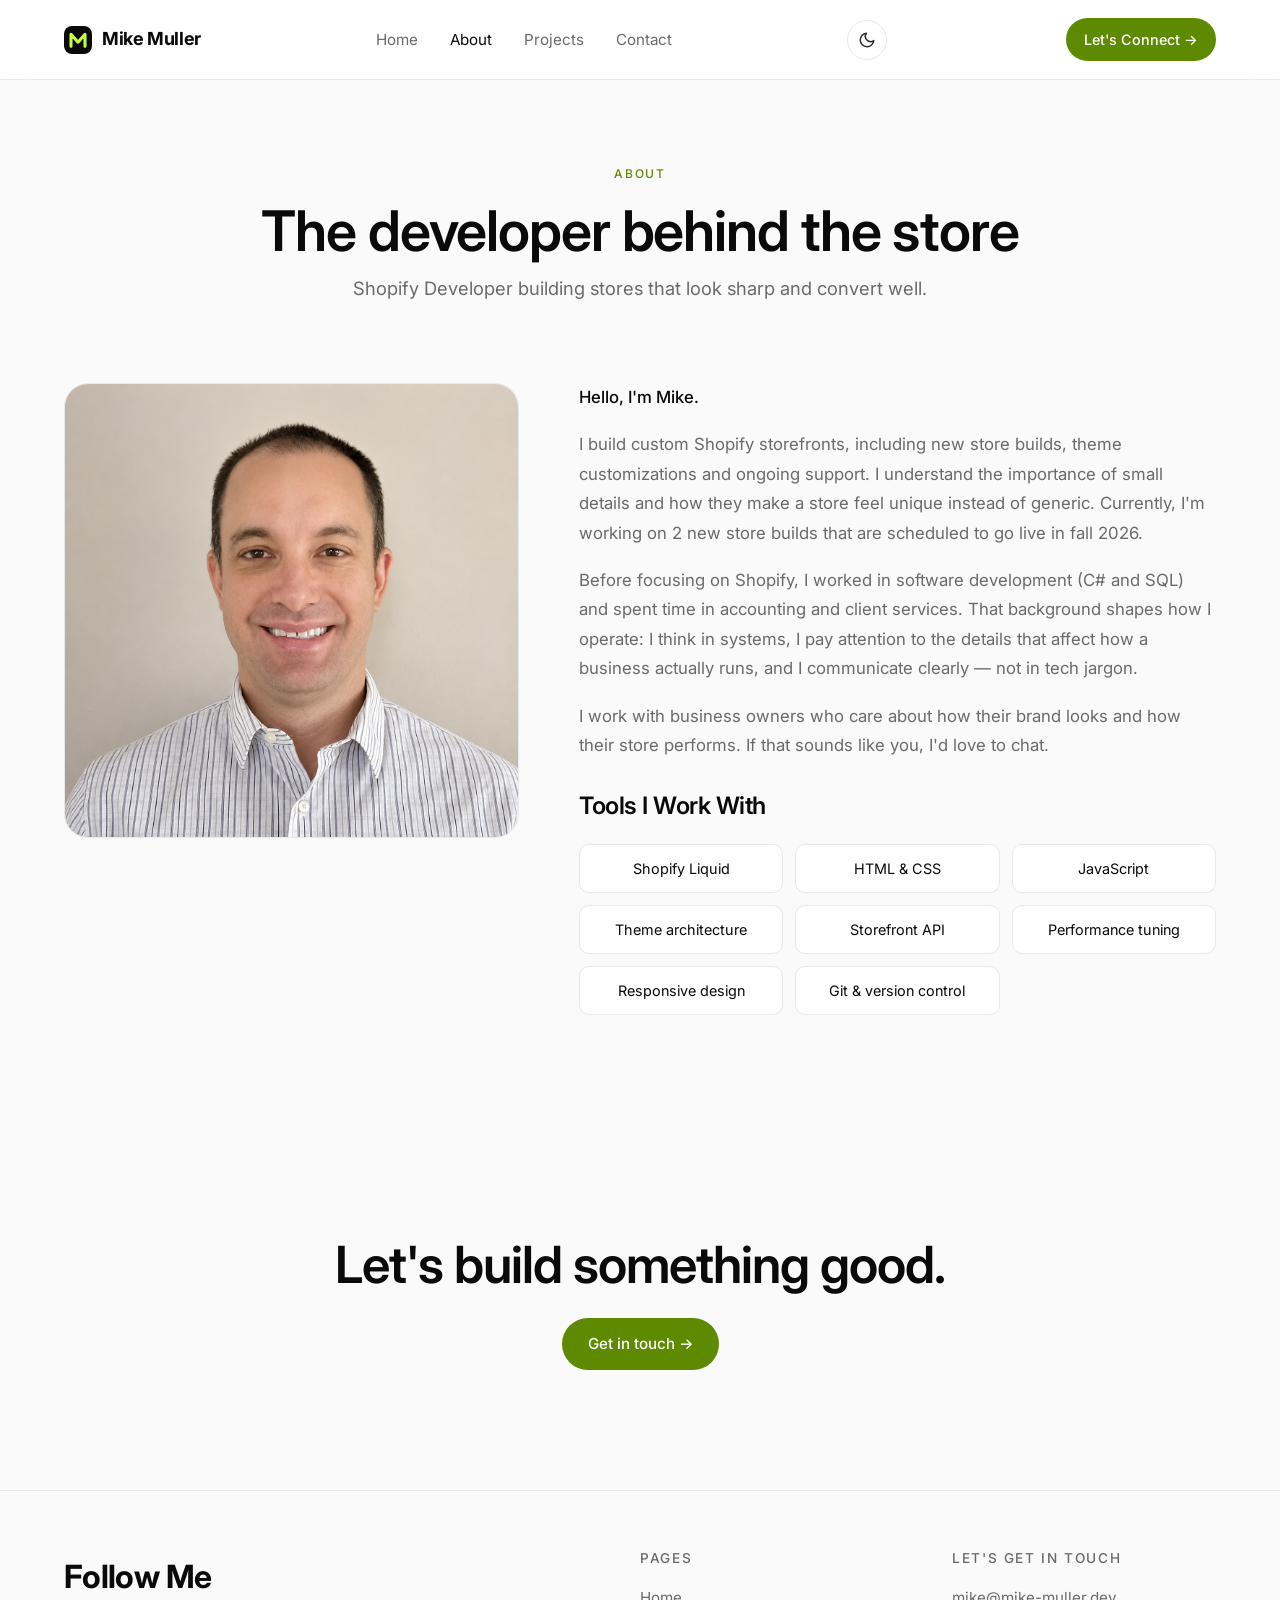
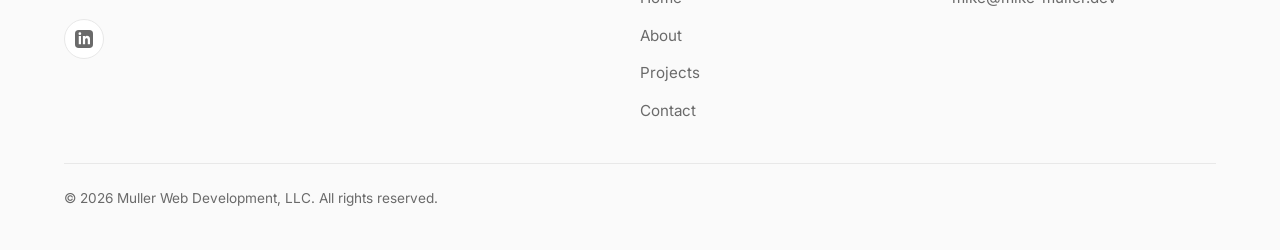
==== commit 50ce7476: "Goes with previous checkin. More typo corrections and small rewording of sections." ====
--- a/about.html
+++ b/about.html
@@ -63,7 +63,7 @@
 
     <section class="footer-cta">
       <div class="container">
-        <h2>Let’s build something good.</h2>
+        <h2>Let's build something good.</h2>
         <a href="contact.html" class="btn btn-primary">Get in touch →</a>
       </div>
     </section>
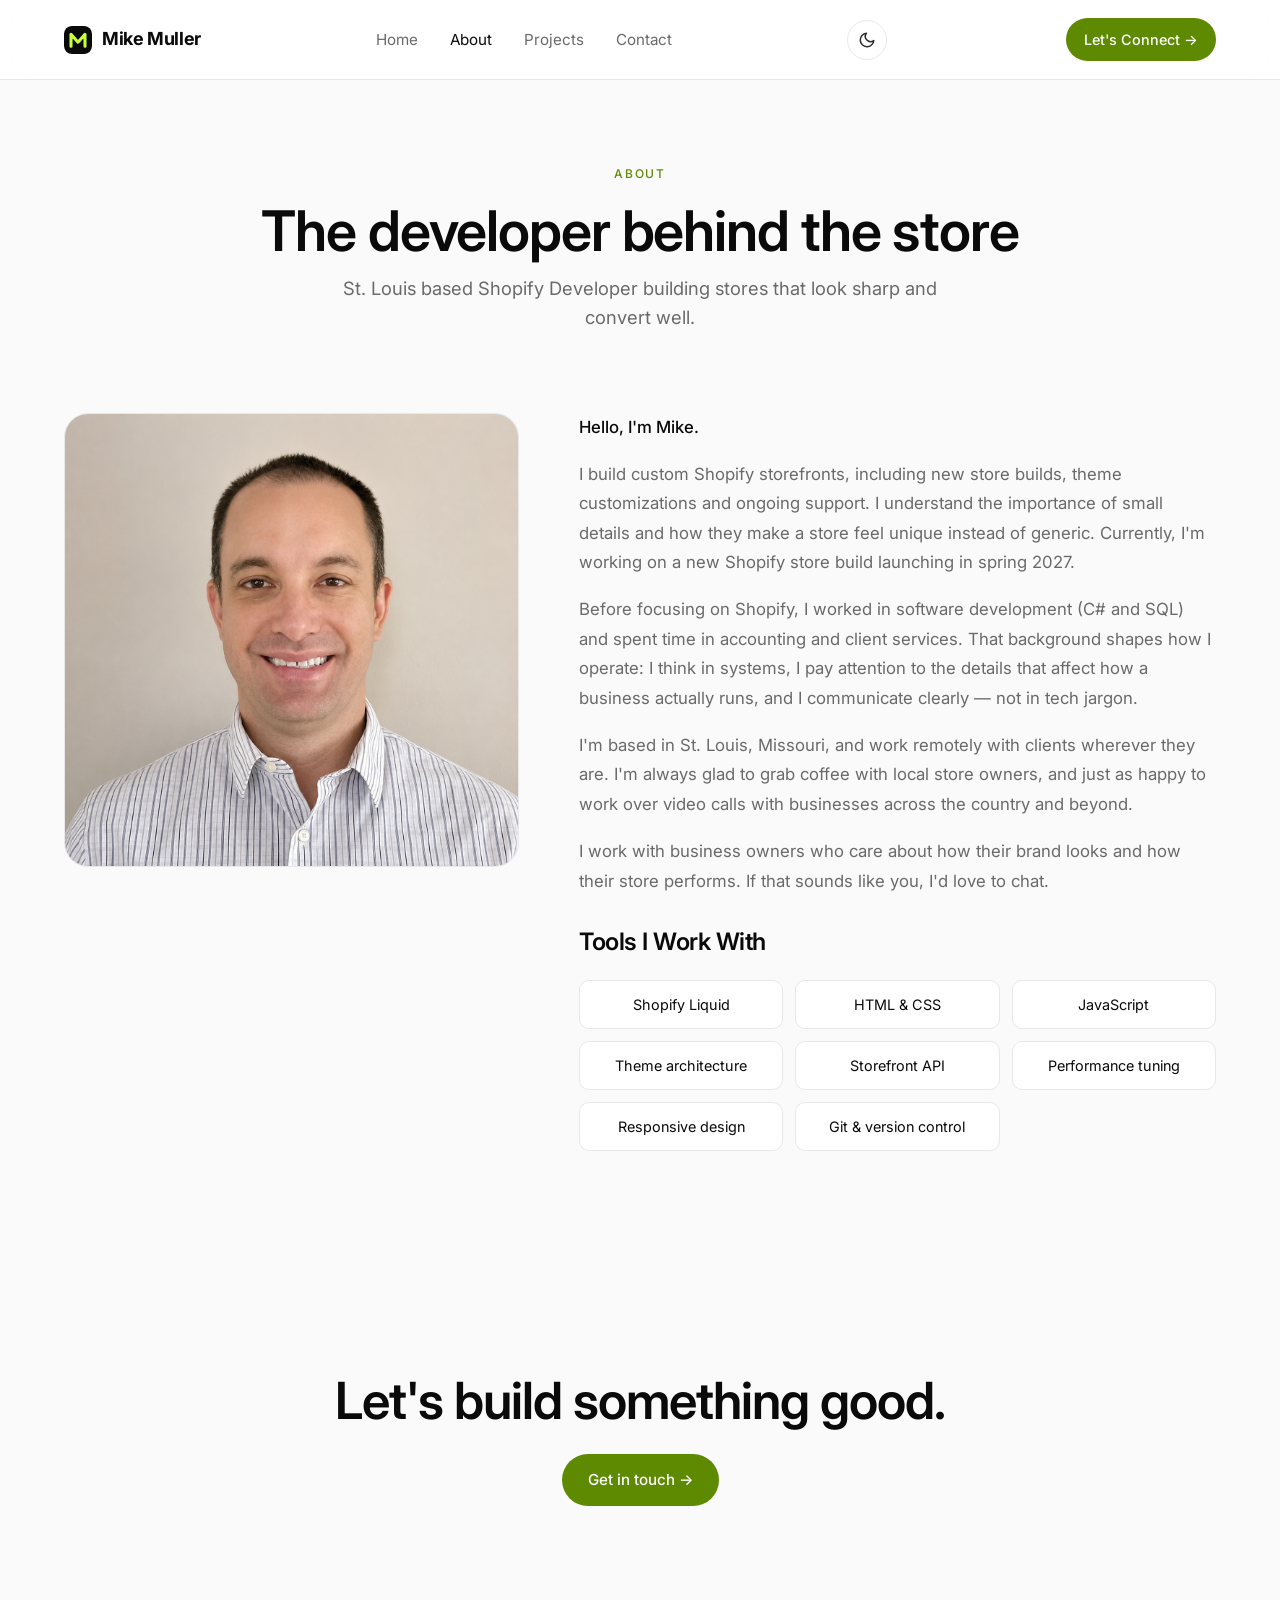
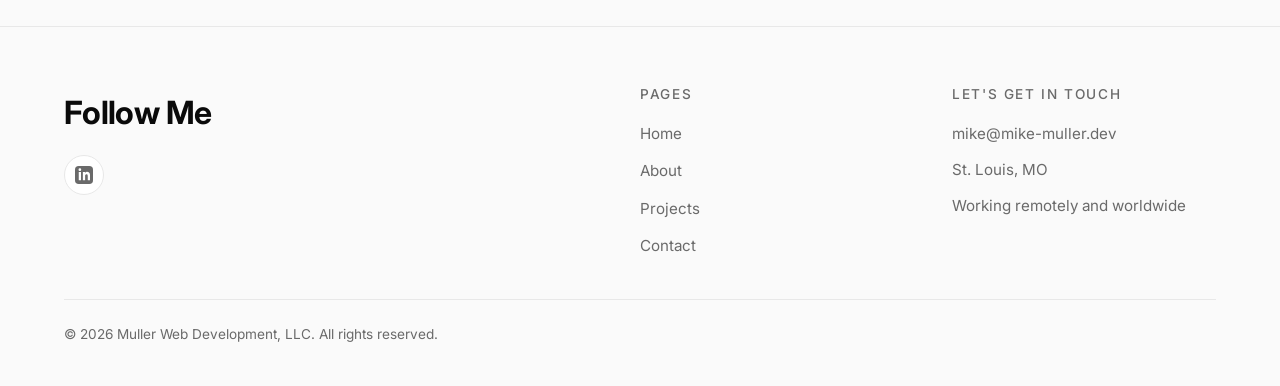
==== commit 2bc919ae: "Made changes on the portfolio site so that it mentions St. Louis and has more metadata. I'm trying t" ====
--- a/about.html
+++ b/about.html
@@ -3,8 +3,15 @@
 <head>
   <meta charset="UTF-8" />
   <meta name="viewport" content="width=device-width, initial-scale=1.0" />
-  <title>About — Mike Muller</title>
-  <meta name="description" content="About Mike Muller — a Shopify Developer focused on custom storefronts and theme work." />
+  <title>About Mike Muller | St. Louis Shopify Developer</title>
+  <meta name="description" content="Mike Muller is a St. Louis based Shopify developer building custom storefronts, theme customizations, and ongoing support for clients everywhere." />
+  <link rel="canonical" href="https://mike-muller.dev/about" />
+  <meta property="og:type" content="website" />
+  <meta property="og:site_name" content="Mike Muller, Shopify Developer" />
+  <meta property="og:title" content="About Mike Muller | St. Louis Shopify Developer" />
+  <meta property="og:description" content="Mike Muller is a St. Louis based Shopify developer building custom storefronts, theme customizations, and ongoing support for clients everywhere." />
+  <meta property="og:url" content="https://mike-muller.dev/about" />
+  <meta property="og:image" content="https://mike-muller.dev/assets/profile-hero-enhanced.png" />
   <script>
     (function() {
       var prefersDark = false;
@@ -29,7 +36,7 @@
       <div class="container">
         <span class="eyebrow">About</span>
         <h1>The developer behind the store</h1>
-        <p>Shopify Developer building stores that look sharp and convert well.</p>
+        <p>St. Louis based Shopify Developer building stores that look sharp and convert well.</p>
       </div>
     </section>
 
@@ -42,8 +49,9 @@
         </div>
         <div class="about-text reveal">
           <p><strong>Hello, I'm Mike.</strong> </p>
-          <p>I build custom Shopify storefronts, including new store builds, theme customizations and ongoing support. I understand the importance of small details and how they make a store feel unique instead of generic. Currently, I'm working on 2 new store builds that are scheduled to go live in fall 2026.</p>
+          <p>I build custom Shopify storefronts, including new store builds, theme customizations and ongoing support. I understand the importance of small details and how they make a store feel unique instead of generic. Currently, I'm working on a new Shopify store build launching in spring 2027.</p>
           <p>Before focusing on Shopify, I worked in software development (C# and SQL) and spent time in accounting and client services. That background shapes how I operate: I think in systems, I pay attention to the details that affect how a business actually runs, and I communicate clearly — not in tech jargon.</p>
+          <p>I'm based in St. Louis, Missouri, and work remotely with clients wherever they are. I'm always glad to grab coffee with local store owners, and just as happy to work over video calls with businesses across the country and beyond.</p>
           <p>I work with business owners who care about how their brand looks and how their store performs. If that sounds like you, I'd love to chat.</p>
             
           <h3 style="margin-top: 32px; margin-bottom: 8px;">Tools I Work With</h3>
--- a/css/styles.css
+++ b/css/styles.css
@@ -604,6 +604,8 @@
   color: var(--muted);
   font-size: 0.9rem;
 }
+.testimonial-role a { text-decoration: underline; text-underline-offset: 3px; }
+.testimonial-role a:hover { color: var(--accent); }
 .testimonial-controls {
   display: flex;
   justify-content: flex-end;
@@ -705,6 +707,7 @@
 .footer-col ul { list-style: none; display: flex; flex-direction: column; gap: 12px; }
 .footer-col a { color: var(--muted); font-size: 0.95rem; transition: color 0.2s; }
 .footer-col a:hover { color: var(--accent); }
+.footer-col .footer-text { color: var(--muted); font-size: 0.95rem; }
 .footer-socials { display: flex; gap: 14px; }
 .footer-socials a {
   width: 40px;
@@ -850,6 +853,8 @@
   text-align: center;
 }
 .case-header h1 { font-size: clamp(2.5rem, 6vw, 4.5rem); }
+/* Project name is the page's <h1> for SEO, but keeps the h2 size it was designed at. */
+.case-header h1.case-title { font-size: clamp(2rem, 4vw, 3.25rem); }
 .case-meta-label {
   font-size: 1.2rem;
   font-weight: 700;
@@ -859,6 +864,22 @@
 }
 .case-meta-value { color: var(--muted); font-size: 0.98rem; }
 
+/* Pages with more than one project label each video with a pill + title. */
+.case-project-head { text-align: center; margin-bottom: 24px; }
+.case-project-num {
+  display: inline-block;
+  font-size: 0.75rem;
+  font-weight: 600;
+  text-transform: uppercase;
+  letter-spacing: 0.15em;
+  color: var(--accent);
+  border: 1px solid var(--accent);
+  border-radius: 999px;
+  padding: 5px 14px;
+  margin-bottom: 25px;
+}
+.case-project-head h3 { font-size: clamp(1.4rem, 2.6vw, 1.9rem); }
+
 .case-video { padding: 16px 0 0; }
 .case-video-frame {
   max-width: 900px;
@@ -868,7 +889,8 @@
   overflow: hidden;
   background: #000;
 }
-.case-video-frame video { width: 100%; display: block; }
+.case-video-frame video,
+.case-video-frame img { width: 100%; height: auto; display: block; }
 /* Stand-in for a project that doesn't have a walkthrough clip yet */
 .case-video-placeholder {
   aspect-ratio: 16/9;
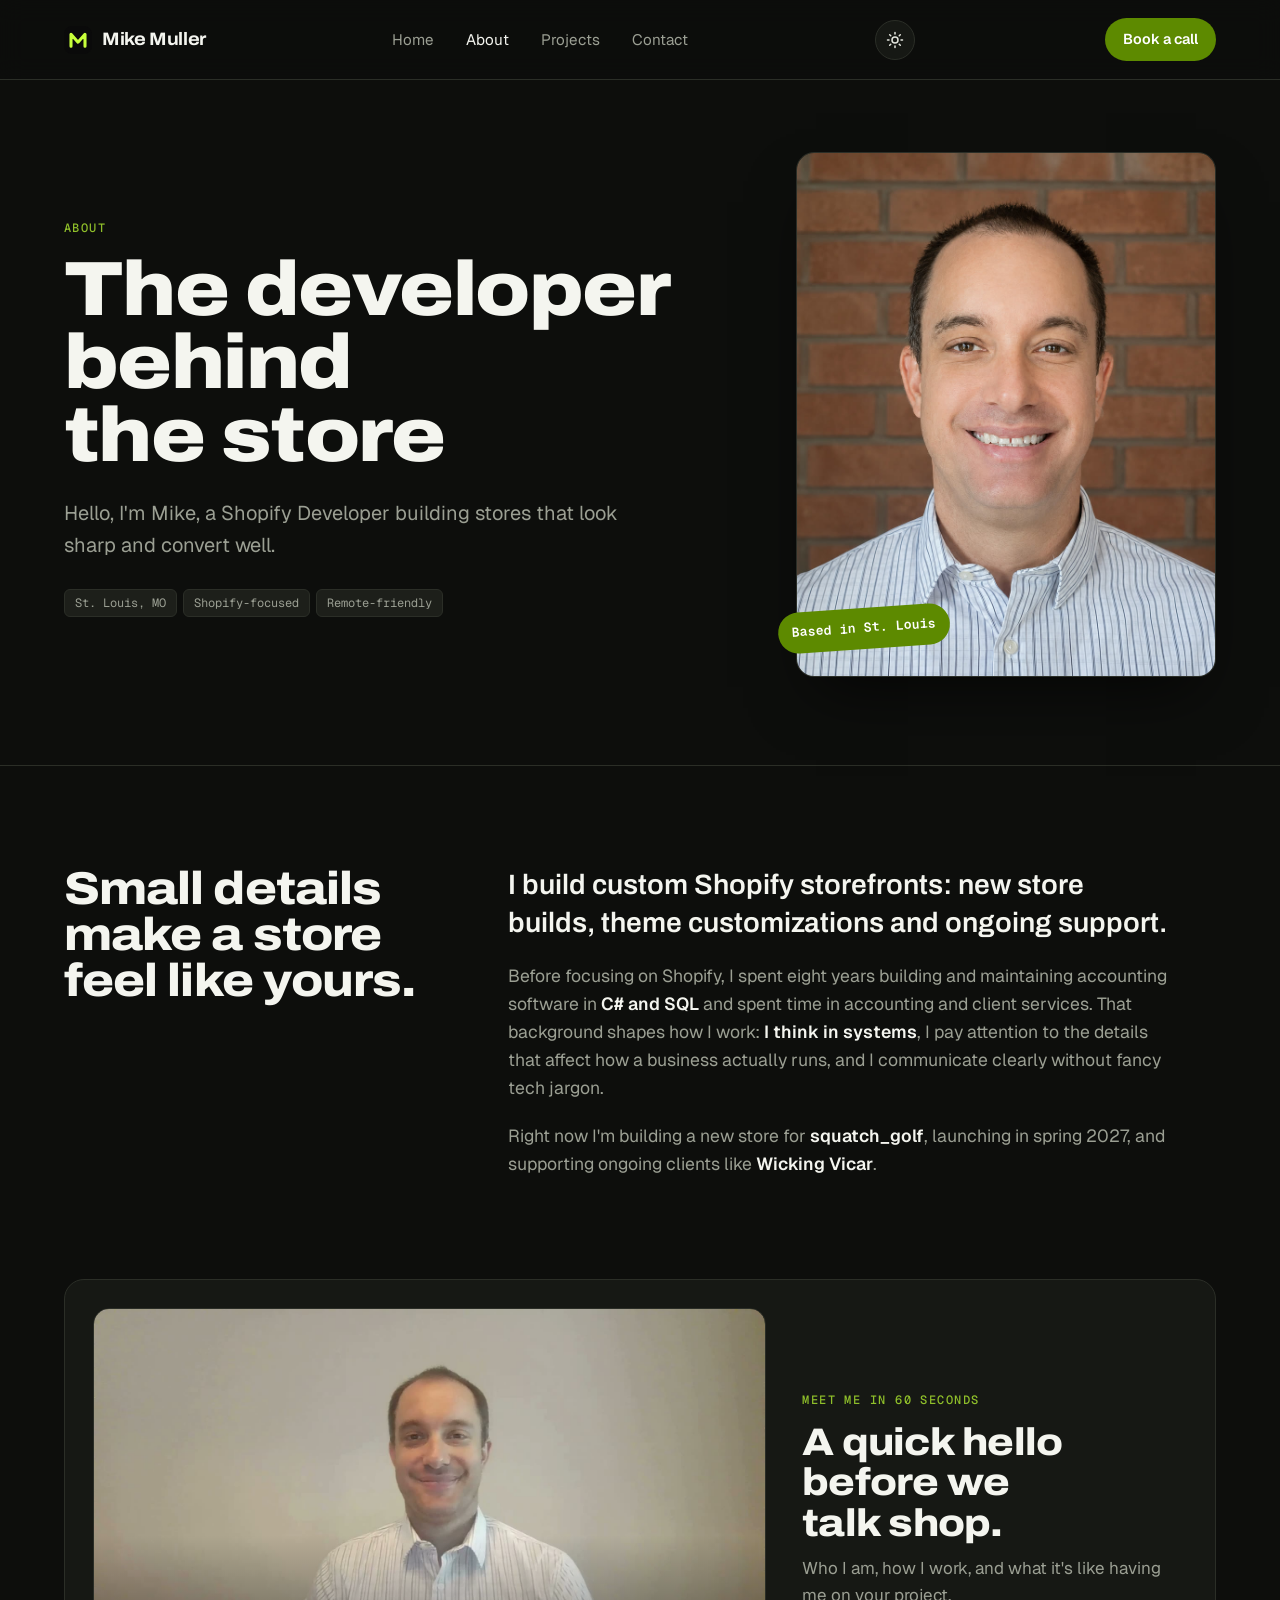
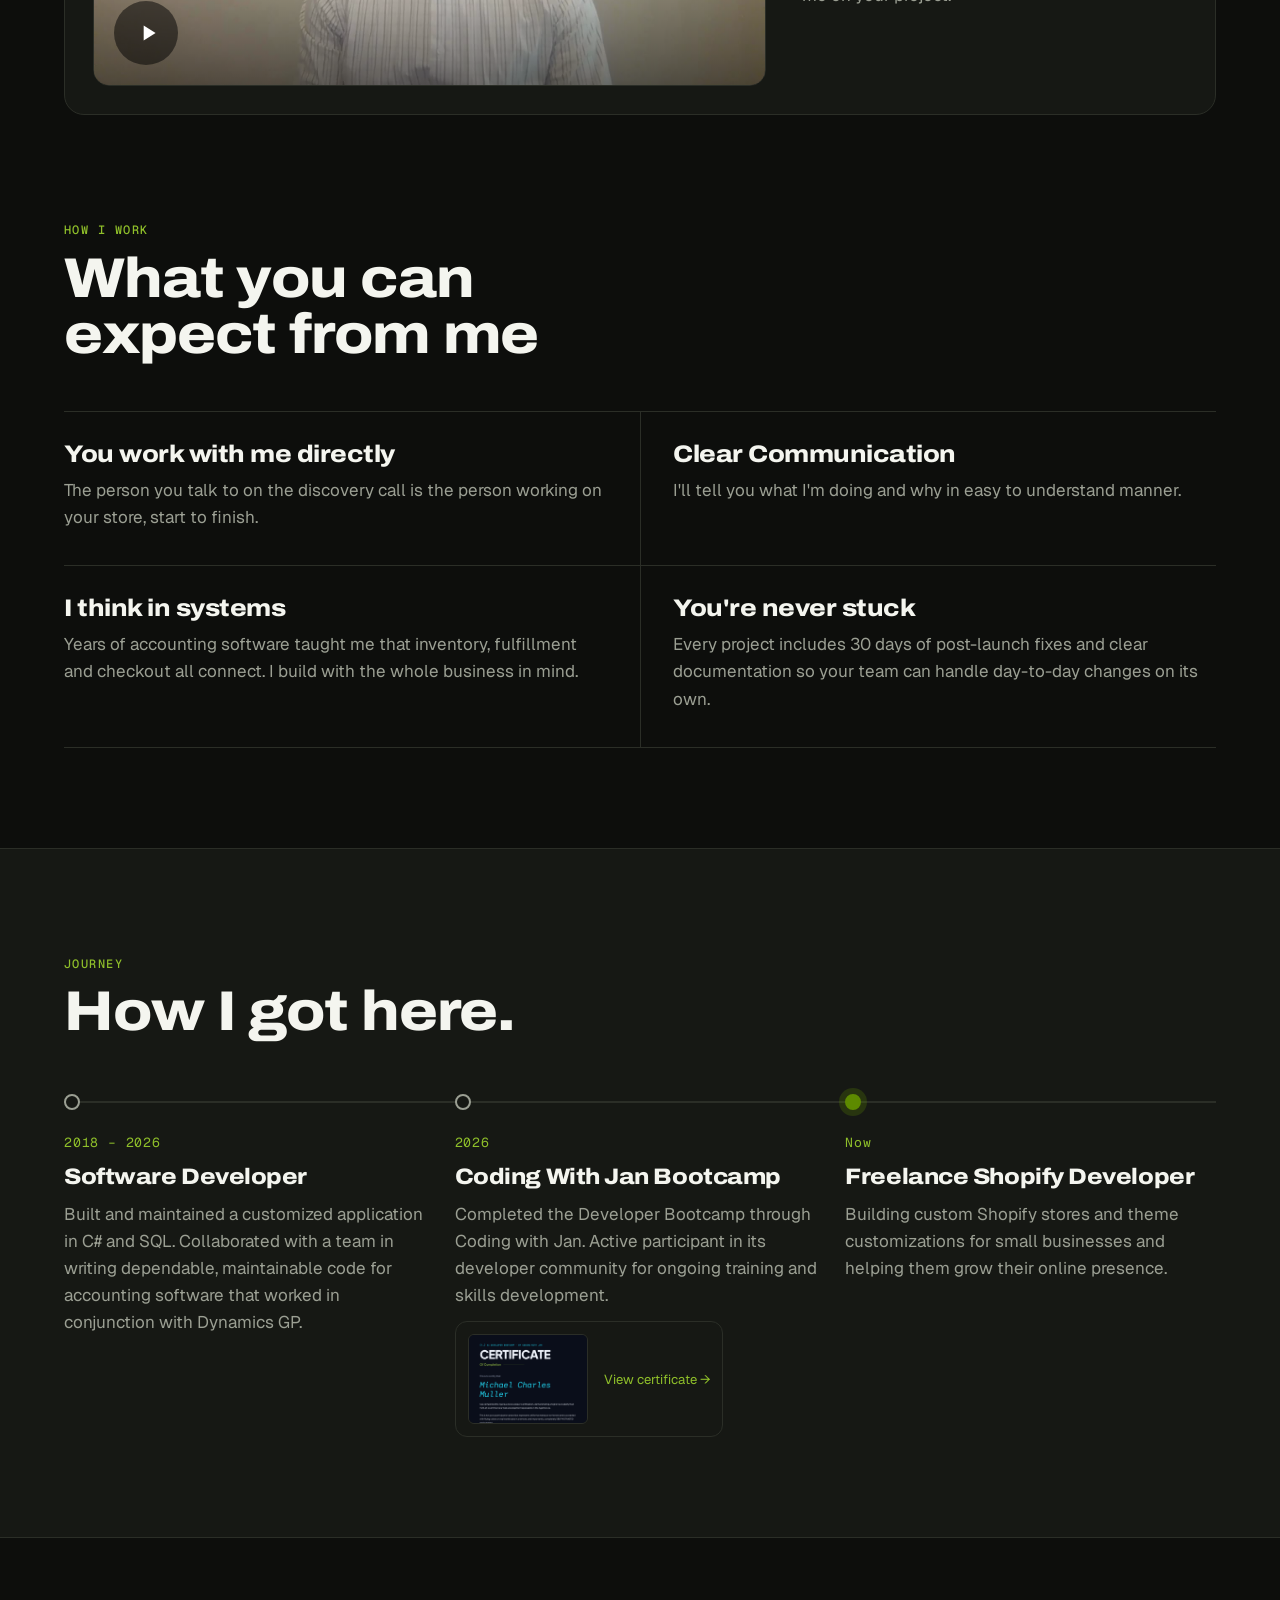
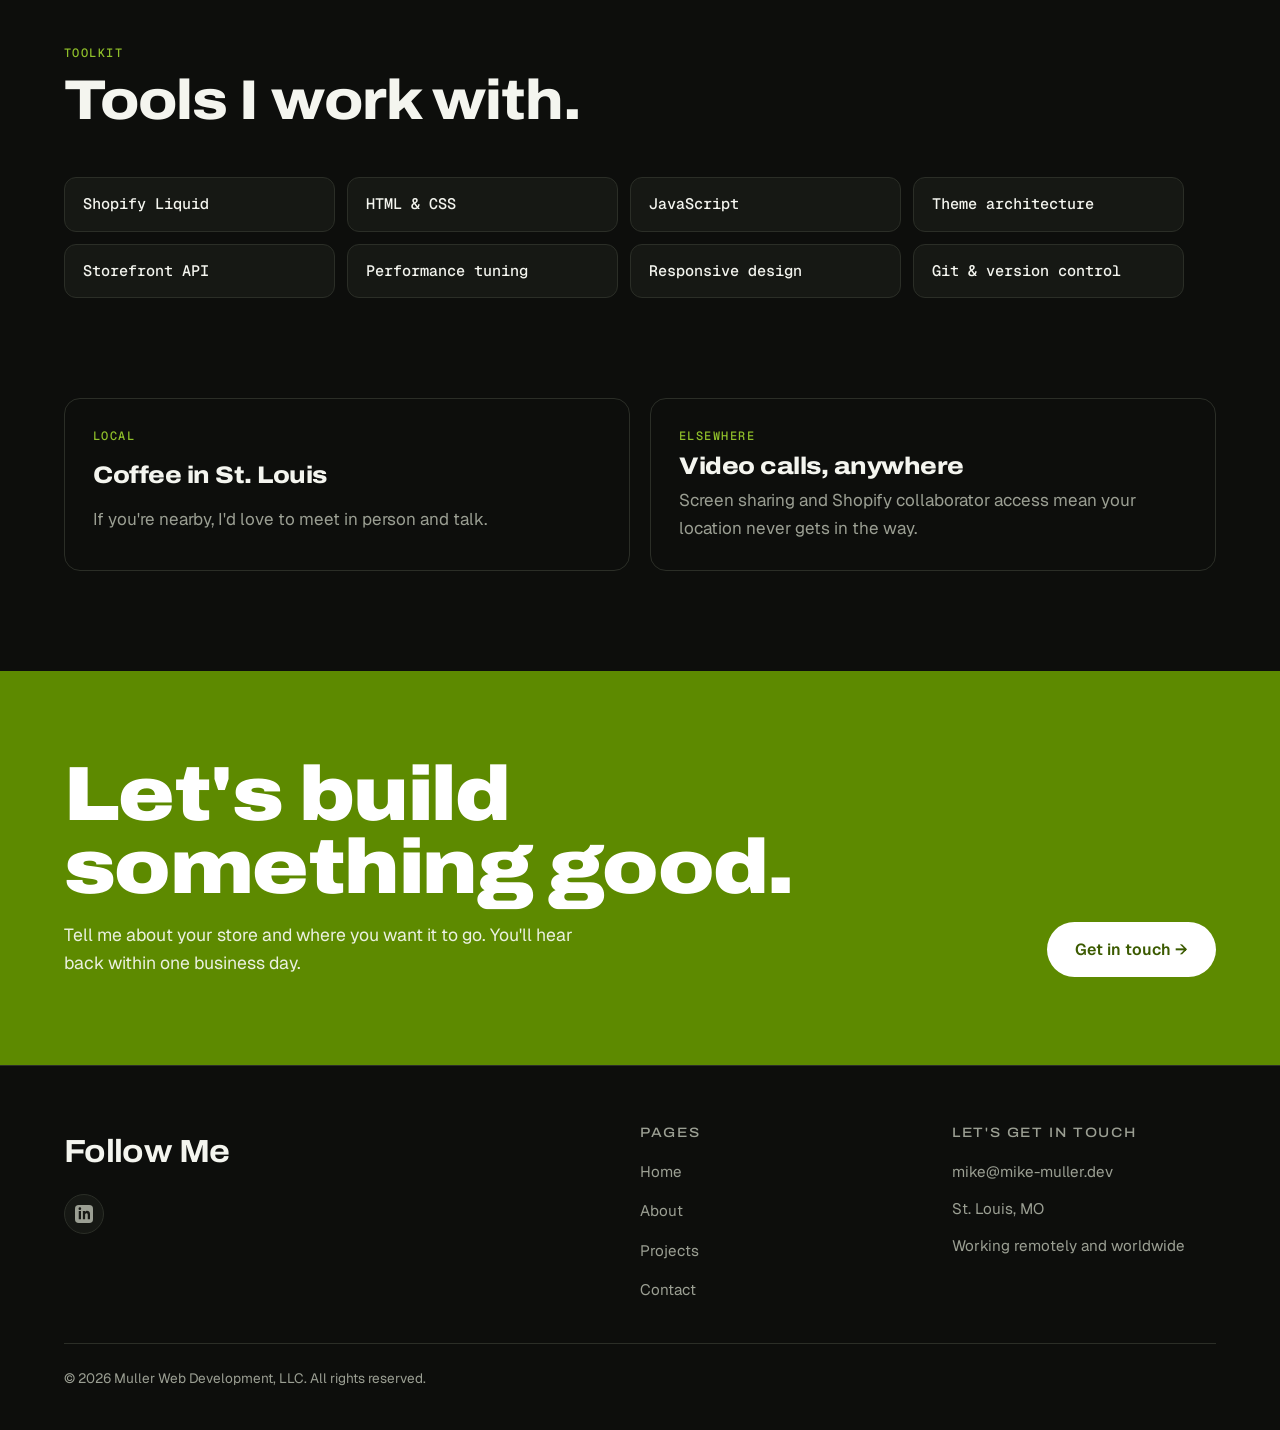
==== commit 7b700ca0: "Complete overhaul of the site. Pages have a completely different look and layout. Home page doesn't " ====
--- a/about.html
+++ b/about.html
@@ -11,17 +11,18 @@
   <meta property="og:title" content="About Mike Muller | St. Louis Shopify Developer" />
   <meta property="og:description" content="Mike Muller is a St. Louis based Shopify developer building custom storefronts, theme customizations, and ongoing support for clients everywhere." />
   <meta property="og:url" content="https://mike-muller.dev/about" />
-  <meta property="og:image" content="https://mike-muller.dev/assets/profile-hero-enhanced.png" />
+  <meta property="og:image" content="https://mike-muller.dev/assets/profile-hero-enhanced.jpg" />
+  <meta name="twitter:card" content="summary_large_image" />
   <script>
     (function() {
-      var prefersDark = false;
-      try { prefersDark = localStorage.getItem('theme') === 'dark'; } catch (e) {}
-      if (!prefersDark) document.documentElement.setAttribute('data-theme', 'light');
+      var prefersLight = false;
+      try { prefersLight = localStorage.getItem('theme') === 'light'; } catch (e) {}
+      if (prefersLight) document.documentElement.setAttribute('data-theme', 'light');
     })();
   </script>
   <link rel="preconnect" href="https://fonts.googleapis.com">
   <link rel="preconnect" href="https://fonts.gstatic.com" crossorigin>
-  <link href="https://fonts.googleapis.com/css2?family=Inter:wght@400;500;600;700&display=swap" rel="stylesheet">
+  <link href="https://fonts.googleapis.com/css2?family=Archivo:wdth,wght@62..125,400..900&family=Geist:wght@400;500;600&family=Geist+Mono:wght@400;500&display=swap" rel="stylesheet">
   <link rel="icon" type="image/svg+xml" href="assets/favicon.svg" />
   <link rel="icon" type="image/png" sizes="32x32" href="assets/favicon-32.png" />
   <link rel="icon" type="image/png" sizes="16x16" href="assets/favicon-16.png" />
@@ -32,50 +33,154 @@
   <div id="header"></div>
 
   <main>
-    <section class="page-header">
+    <section class="about-intro">
       <div class="container">
-        <span class="eyebrow">About</span>
-        <h1>The developer behind the store</h1>
-        <p>St. Louis based Shopify Developer building stores that look sharp and convert well.</p>
+        <div>
+          <span class="eyebrow">About</span>
+          <h1>The developer behind the store</h1>
+          <p class="lede">Hello, I'm Mike, a Shopify Developer building stores that look sharp and convert well.</p>
+          <div class="chip-row">
+            <span class="chip">St. Louis, MO</span>
+            <span class="chip">Shopify-focused</span>
+            <span class="chip">Remote-friendly</span>
+          </div>
+        </div>
+        <div class="about-portrait">
+          <img src="assets/profile-hero-enhanced.jpg" alt="Mike Muller, St. Louis Shopify Developer" width="900" height="1125">
+          <span class="stage-tag">Based in St. Louis</span>
+        </div>
       </div>
     </section>
 
-    <section class="section" style="padding-top: 40px;">
-      <div class="container about-grid">
-        <div>
-          <div class="hero-portrait" style="aspect-ratio: 1/1;">
-            <img src="assets/profile-about-enhanced.png" alt="Mike Muller" width="900" height="900">
-          </div>
+    <section class="section about-story">
+      <div class="container">
+        <h2 class="reveal">Small details make a store feel like yours.</h2>
+        <div class="prose reveal">
+          <p class="prose-lead">I build custom Shopify storefronts: new store builds, theme customizations and ongoing support.</p>
+          <p>Before focusing on Shopify, I spent eight years building and maintaining accounting software in <strong>C# and SQL</strong> and spent time in accounting and client services. That background shapes how I work: <strong>I think in systems</strong>, I pay attention to the details that affect how a business actually runs, and I communicate clearly without fancy tech jargon.</p>
+          <p>Right now I'm building a new store for <strong>squatch_golf</strong>, launching in spring 2027, and supporting ongoing clients like <strong>Wicking Vicar</strong>.</p>
         </div>
-        <div class="about-text reveal">
-          <p><strong>Hello, I'm Mike.</strong> </p>
-          <p>I build custom Shopify storefronts, including new store builds, theme customizations and ongoing support. I understand the importance of small details and how they make a store feel unique instead of generic. Currently, I'm working on a new Shopify store build launching in spring 2027.</p>
-          <p>Before focusing on Shopify, I worked in software development (C# and SQL) and spent time in accounting and client services. That background shapes how I operate: I think in systems, I pay attention to the details that affect how a business actually runs, and I communicate clearly — not in tech jargon.</p>
-          <p>I'm based in St. Louis, Missouri, and work remotely with clients wherever they are. I'm always glad to grab coffee with local store owners, and just as happy to work over video calls with businesses across the country and beyond.</p>
-          <p>I work with business owners who care about how their brand looks and how their store performs. If that sounds like you, I'd love to chat.</p>
-            
-          <h3 style="margin-top: 32px; margin-bottom: 8px;">Tools I Work With</h3>
-          <div class="skills-grid">
-            <div class="skill-chip">Shopify Liquid</div>
-            <div class="skill-chip">HTML & CSS</div>
-            <div class="skill-chip">JavaScript</div>
-            <div class="skill-chip">Theme architecture</div>
-            <div class="skill-chip">Storefront API</div>
-            <div class="skill-chip">Performance tuning</div>
-            <div class="skill-chip">Responsive design</div>
-            <div class="skill-chip">Git & version control</div>
+      </div>
+    </section>
+
+    <section class="section" style="padding-top: 0;">
+      <div class="container">
+        <div class="intro-card reveal">
+          <button type="button" class="intro-video project-thumb-video" data-video="assets/intro-home-page.mp4" aria-label="Play Mike Muller's one-minute introduction video">
+            <video class="project-preview" src="assets/intro-home-page.mp4" poster="assets/home-intro-poster.jpg" muted playsinline preload="none"></video>
+            <span class="video-play-badge" aria-hidden="true">
+              <svg viewBox="0 0 24 24" fill="currentColor"><path d="M8 5v14l11-7z"/></svg>
+            </span>
+          </button>
+          <div>
+            <span class="eyebrow">Meet me in 60 seconds</span>
+            <h2>A quick hello before we talk shop.</h2>
+            <p>Who I am, how I work, and what it's like having me on your project.</p>
           </div>
         </div>
       </div>
     </section>
 
+    <section class="section" style="padding-top: 0;">
+      <div class="container">
+        <div class="section-head reveal">
+          <div>
+            <span class="eyebrow">How I work</span>
+            <h2>What you can expect from me</h2>
+          </div>
+        </div>
+        <div class="principles reveal">
+          <div class="principle"><h3>You work with me directly</h3><p>The person you talk to on the discovery call is the person working on your store, start to finish.</p></div>
+          <div class="principle"><h3>Clear Communication</h3><p>I'll tell you what I'm doing and why in easy to understand manner.</p></div>
+          <div class="principle"><h3>I think in systems</h3><p>Years of accounting software taught me that inventory, fulfillment and checkout all connect. I build with the whole business in mind.</p></div>
+          <div class="principle"><h3>You're never stuck</h3><p>Every project includes 30 days of post-launch fixes and clear documentation so your team can handle day-to-day changes on its own.</p></div>
+        </div>
+      </div>
+    </section>
+
+    <section class="section journey">
+      <div class="container">
+        <div class="section-head reveal">
+          <div>
+            <span class="eyebrow">Journey</span>
+            <h2>How I got here.</h2>
+          </div>
+        </div>
+        <ol class="journey-line reveal">
+          <li class="journey-stop">
+            <span class="journey-when">2018 – 2026</span>
+            <h3>Software Developer</h3>
+            <p>Built and maintained a customized application in C# and SQL. Collaborated with a team in writing dependable, maintainable code for accounting software that worked in conjunction with Dynamics GP.</p>
+          </li>
+          <li class="journey-stop">
+            <span class="journey-when">2026</span>
+            <h3>Coding With Jan Bootcamp</h3>
+            <p>Completed the Developer Bootcamp through Coding with Jan. Active participant in its developer community for ongoing training and skills development.</p>
+            <div class="credential">
+              <button type="button" class="credential-card" data-image="assets/certificate.png"
+                      data-image-alt="AI Developer Bootcamp certificate awarded to Michael Charles Muller by Coding with Jan, dated August 2026">
+                <img class="credential-thumb" src="assets/certificate.png" alt="" loading="lazy">
+                <span class="credential-body">
+                  <span class="credential-action">View certificate →</span>
+                </span>
+              </button>
+            </div>
+          </li>
+          <li class="journey-stop is-now">
+            <span class="journey-when">Now</span>
+            <h3>Freelance Shopify Developer</h3>
+            <p>Building custom Shopify stores and theme customizations for small businesses and helping them grow their online presence.</p>
+          </li>
+        </ol>
+      </div>
+    </section>
+
+    <section class="section">
+      <div class="container">
+        <div class="section-head reveal">
+          <div>
+            <span class="eyebrow">Toolkit</span>
+            <h2>Tools I work with.</h2>
+          </div>
+        </div>
+        <div class="tools-grid reveal">
+          <div class="tool"><b>Shopify Liquid</b></div>
+          <div class="tool"><b>HTML &amp; CSS</b></div>
+          <div class="tool"><b>JavaScript</b></div>
+          <div class="tool"><b>Theme architecture</b></div>
+          <div class="tool"><b>Storefront API</b></div>
+          <div class="tool"><b>Performance tuning</b></div>
+          <div class="tool"><b>Responsive design</b></div>
+          <div class="tool"><b>Git &amp; version control</b></div>
+        </div>
+      </div>
+    </section>
+
+    <section class="section" style="padding-top: 0;">
+      <div class="container local-split reveal">
+        <div><span class="eyebrow">Local</span><h3>Coffee in St. Louis</h3><p>If you're nearby, I'd love to meet in person and talk.</p></div>
+        <div><span class="eyebrow">Elsewhere</span><h3>Video calls, anywhere</h3><p>Screen sharing and Shopify collaborator access mean your location never gets in the way.</p></div>
+      </div>
+    </section>
+
     <section class="footer-cta">
       <div class="container">
-        <h2>Let's build something good.</h2>
+        <div>
+          <h2>Let's build something good.</h2>
+          <p>Tell me about your store and where you want it to go. You'll hear back within one business day.</p>
+        </div>
         <a href="contact.html" class="btn btn-primary">Get in touch →</a>
       </div>
     </section>
   </main>
+
+  <div class="video-lightbox" id="videoLightbox" role="dialog" aria-modal="true" aria-label="Media preview" aria-hidden="true">
+    <button type="button" class="video-lightbox-close" aria-label="Close preview">&times;</button>
+    <div class="video-lightbox-inner">
+      <video class="video-lightbox-player" controls playsinline></video>
+      <img class="video-lightbox-image" alt="" hidden>
+    </div>
+  </div>
 
   <div id="footer"></div>
 
--- a/css/styles.css
+++ b/css/styles.css
@@ -2,7 +2,8 @@
 *, *::before, *::after { box-sizing: border-box; margin: 0; padding: 0; }
 html { scroll-behavior: smooth; }
 body {
-  font-family: 'Inter', -apple-system, BlinkMacSystemFont, 'Segoe UI', Roboto, sans-serif;
+  font-family: var(--font-body);
+  font-size: 17px;
   background: var(--bg);
   color: var(--text);
   line-height: 1.6;
@@ -14,36 +15,53 @@
 a { color: inherit; text-decoration: none; }
 button { font: inherit; cursor: pointer; border: none; background: none; color: inherit; }
 
+/* Dark is the default theme. [data-theme="light"] is set only when a visitor
+   picks light with the toggle (see the inline script in each page's <head>). */
 :root {
-  --bg: #0a0a0a;
-  --bg-elev: #141414;
-  --bg-card: #161616;
-  --border: #262626;
-  --text: #e8e8e8;
-  --muted: #8a8a8a;
-  --heading: #ffffff;
-  --nav-bg: rgba(10, 10, 10, 0.85);
+  --bg: #0d0e0c;
+  --bg-elev: #161814;
+  --bg-card: #161814;
+  --bg-sunk: #1d1f1a;
+  --border: #2b2e27;
+  --text: #e4e6de;
+  --muted: #9b9f93;
+  --heading: #f4f5ef;
+  --nav-bg: rgba(13, 14, 12, 0.85);
   --portrait-text: rgba(255, 255, 255, 0.06);
-  --accent: #c7ff3a;
-  --accent-hover: #b8f028;
-  --error: #ff6b6b;
+  --accent: #8fbf2a;          /* accent for text, icons, borders (lighter tint of the brand green so it reads on dark) */
+  --accent-hover: #4a6f00;
+  --accent-fill: #5d8a00;     /* brand green fill for buttons and highlights, both themes (matches the live site) */
+  --on-accent: #ffffff;       /* text that sits on the green fill */
+  --chrome: #22251f;          /* browser-frame title bar */
+  --shadow: 0 30px 60px -20px rgba(0, 0, 0, 0.65);
+  --error: #ff8a7a;
+  --warn: #f0b94a;
   --max-width: 1200px;
   --radius: 16px;
+  --font-display: 'Archivo', 'Arial Narrow', system-ui, sans-serif;
+  --font-body: 'Geist', system-ui, -apple-system, 'Segoe UI', Roboto, sans-serif;
+  --font-mono: 'Geist Mono', ui-monospace, 'Cascadia Mono', Consolas, monospace;
+  color-scheme: dark;
 }
 
 [data-theme="light"] {
-  --bg: #fafafa;
+  --bg: #f4f4ee;
   --bg-elev: #ffffff;
   --bg-card: #ffffff;
-  --border: #e8e8e8;
-  --text: #2a2a2a;
-  --muted: #6a6a6a;
-  --heading: #0a0a0a;
-  --nav-bg: rgba(255, 255, 255, 0.85);
+  --bg-sunk: #ecede5;
+  --border: #d9dbd0;
+  --text: #24261f;
+  --muted: #5b5f55;
+  --heading: #12130f;
+  --nav-bg: rgba(244, 244, 238, 0.88);
   --portrait-text: rgba(0, 0, 0, 0.06);
-  --accent: #5d8a00;
-  --accent-hover: #4a6f00;
-  --error: #c92a2a;
+  --accent: #4a6800;
+  --accent-hover: #3b5300;
+  --chrome: #e4e5dc;
+  --shadow: 0 30px 60px -24px rgba(30, 35, 20, 0.35);
+  --error: #b3261e;
+  --warn: #a86a00;
+  color-scheme: light;
 }
 
 .container {
@@ -53,17 +71,27 @@
 }
 
 /* ===== Typography ===== */
-h1, h2, h3, h4 { font-weight: 600; line-height: 1.15; letter-spacing: -0.02em; color: var(--heading); }
-h1 { font-size: clamp(2.5rem, 6vw, 5rem); }
+h1, h2, h3, h4 {
+  font-family: var(--font-display);
+  font-stretch: 112%;
+  font-weight: 800;
+  line-height: 1.05;
+  letter-spacing: -0.02em;
+  color: var(--heading);
+  text-wrap: balance;
+}
+h1 { font-size: clamp(2.5rem, 6vw, 5rem); font-weight: 850; }
 h2 { font-size: clamp(2rem, 4vw, 3.25rem); }
 h3 { font-size: 1.5rem; }
 p { color: var(--muted); }
+:focus-visible { outline: 2px solid var(--accent); outline-offset: 3px; border-radius: 4px; }
 
 .eyebrow {
   display: inline-block;
+  font-family: var(--font-mono);
   font-size: 0.75rem;
   text-transform: uppercase;
-  letter-spacing: 0.15em;
+  letter-spacing: 0.12em;
   color: var(--accent);
   font-weight: 500;
   margin-bottom: 16px;
@@ -92,6 +120,8 @@
   display: inline-flex;
   align-items: center;
   gap: 10px;
+  font-family: var(--font-display);
+  font-stretch: 110%;
   font-weight: 700;
   font-size: 1.125rem;
   letter-spacing: -0.02em;
@@ -118,15 +148,15 @@
   display: inline-flex;
   align-items: center;
   gap: 8px;
-  background: var(--accent);
-  color: #0a0a0a;
+  background: var(--accent-fill);
+  color: var(--on-accent);
   padding: 10px 18px;
   border-radius: 999px;
-  font-weight: 500;
+  font-weight: 600;
   font-size: 0.9rem;
-  transition: background 0.2s, transform 0.2s;
-}
-.nav-cta:hover { background: var(--accent-hover); transform: translateY(-1px); }
+  transition: transform 0.2s;
+}
+.nav-cta:hover { transform: translateY(-1px); }
 .nav-toggle {
   display: none;
   width: 40px;
@@ -160,21 +190,21 @@
   gap: 10px;
   padding: 14px 26px;
   border-radius: 999px;
-  font-weight: 500;
+  font-weight: 600;
   font-size: 0.95rem;
-  transition: transform 0.2s, background 0.2s, color 0.2s;
+  line-height: 1.2;
+  transition: transform 0.2s, background 0.2s, color 0.2s, border-color 0.2s;
 }
 .btn-primary {
-  background: var(--accent);
-  color: #0a0a0a;
-}
-.btn-primary:hover { background: var(--accent-hover); transform: translateY(-2px); }
+  background: var(--accent-fill);
+  color: var(--on-accent);
+}
+.btn-primary:hover { transform: translateY(-2px); }
 .btn-ghost {
-  border: 3px solid var(--border);
-  font-size: 1.2rem;
+  border: 1px solid var(--border);
   color: var(--heading);
 }
-.btn-ghost:hover { border-color: var(--accent); color: var(--accent); }
+.btn-ghost:hover { border-color: var(--heading); }
 
 /* ===== Hero ===== */
 .hero {
@@ -373,8 +403,8 @@
 .project-thumb-video:hover .video-play-badge,
 .project-thumb-video:focus-visible .video-play-badge {
   transform: scale(1.08);
-  background: var(--accent);
-  color: #111;
+  background: var(--accent-fill);
+  color: var(--on-accent);
 }
 
 /* ===== Intro video (home page) =====
@@ -530,7 +560,7 @@
   width: 14px;
   height: 14px;
   border-radius: 50%;
-  background: var(--accent);
+  background: var(--accent-fill);
   box-shadow: 0 0 0 4px var(--bg);
 }
 .timeline-date {
@@ -588,8 +618,8 @@
   display: inline-flex;
   align-items: center;
   justify-content: center;
-  background: var(--accent);
-  color: #0a0a0a;
+  background: var(--accent-fill);
+  color: var(--on-accent);
   font-size: 0.9rem;
   font-weight: 700;
   letter-spacing: 0.02em;
@@ -628,9 +658,9 @@
 }
 .testimonial-arrow svg { width: 20px; height: 20px; }
 .testimonial-arrow:hover:not(:disabled) {
-  background: var(--accent);
+  background: var(--accent-fill);
   border-color: var(--accent);
-  color: #0a0a0a;
+  color: var(--on-accent);
 }
 .testimonial-arrow:disabled {
   opacity: 0.35;
@@ -674,7 +704,7 @@
   font-size: 1.1rem;
   line-height: 1;
 }
-.faq-item.open .faq-toggle { transform: rotate(45deg); background: var(--accent); color: #0a0a0a; }
+.faq-item.open .faq-toggle { transform: rotate(45deg); background: var(--accent-fill); color: var(--on-accent); }
 .faq-answer {
   max-height: 0;
   overflow: hidden;
@@ -685,13 +715,37 @@
   padding-bottom: 24px;
 }
 
-/* ===== Footer CTA ===== */
+/* ===== Footer CTA =====
+   Full-width brand-green band used at the bottom of every page. Colors are
+   fixed (not theme tokens) because the band looks the same in light and dark. */
 .footer-cta {
-  text-align: center;
-  padding: 120px 0;
+  background: #5d8a00;
+  color: #ffffff;
+  padding: 88px 0;
   position: relative;
 }
-.footer-cta h2 { margin-bottom: 24px; max-width: 720px; margin-left: auto; margin-right: auto; }
+.footer-cta .container {
+  display: flex;
+  flex-wrap: wrap;
+  align-items: flex-end;
+  justify-content: space-between;
+  gap: 32px;
+}
+.footer-cta h2 {
+  color: #ffffff;
+  font-size: clamp(2.5rem, 6vw, 5rem);
+  font-weight: 900;
+  line-height: 0.95;
+  max-width: 11em;
+}
+.footer-cta p { color: rgba(255, 255, 255, 0.88); margin-top: 16px; font-size: 1.1rem; max-width: 30em; }
+.footer-cta .btn-primary,
+[data-theme="light"] .footer-cta .btn-primary {
+  background: #ffffff;
+  color: #3b5a00;
+  padding: 18px 28px;
+  font-size: 1rem;
+}
 /* ===== Footer ===== */
 .footer {
   border-top: 1px solid var(--border);
@@ -721,7 +775,7 @@
   color: var(--muted);
   transition: all 0.2s;
 }
-.footer-socials a:hover { background: var(--accent); color: #0a0a0a; border-color: var(--accent); }
+.footer-socials a:hover { background: var(--accent-fill); color: var(--on-accent); border-color: var(--accent); }
 .footer-socials svg { width: 18px; height: 18px; }
 .footer-bottom {
   border-top: 1px solid var(--border);
@@ -930,15 +984,17 @@
 .page-header h1 { margin-bottom: 10px; font-size: clamp(2.25rem, 4.5vw, 3.5rem); }
 .page-header p { font-size: 1.15rem; max-width: 620px; margin: 0 auto; }
 
-/* ===== Scroll reveal ===== */
-.reveal {
+/* ===== Scroll reveal =====
+   Content is visible by default. main.js adds .reveal-pending only to
+   elements that start below the fold, and removes it as they scroll in.
+   So if JavaScript or the observer never runs, nothing stays hidden. */
+.reveal { transition: opacity 0.7s ease, transform 0.7s ease; }
+.reveal.reveal-pending {
   opacity: 0;
   transform: translateY(20px);
-  transition: opacity 0.7s ease, transform 0.7s ease;
-}
-.reveal.visible {
-  opacity: 1;
-  transform: translateY(0);
+}
+@media (prefers-reduced-motion: reduce) {
+  .reveal, .reveal.reveal-pending { opacity: 1; transform: none; transition: none; }
 }
 
 /* ===== Responsive ===== */
@@ -989,10 +1045,6 @@
 [data-theme="light"] .intro-video,
 [data-theme="light"] .contact-form {
   box-shadow: 0 1px 3px rgba(0, 0, 0, 0.04), 0 8px 24px rgba(0, 0, 0, 0.04);
-}
-[data-theme="light"] .nav-cta,
-[data-theme="light"] .btn-primary {
-  color: #ffffff;
 }
 [data-theme="light"] .hero-portrait {
   background: linear-gradient(135deg, #f0f0f0, #ffffff);
@@ -1018,3 +1070,689 @@
   }
   .footer-bottom { flex-direction: column; gap: 12px; text-align: center; }
 }
+
+/* ==========================================================================
+   2026 REDESIGN
+   Work-first layout. Everything below is new; the rules above still style
+   the project detail pages (case-*), lightbox, carousel and footer.
+   ========================================================================== */
+
+/* ----- Shared bits ----- */
+.chip {
+  display: inline-flex;
+  align-items: center;
+  font-family: var(--font-mono);
+  font-size: 0.75rem;
+  line-height: 1;
+  padding: 7px 10px;
+  border-radius: 6px;
+  background: var(--bg-sunk);
+  color: var(--muted);
+  border: 1px solid var(--border);
+}
+.chip-lime { background: var(--accent-fill); color: var(--on-accent); border-color: transparent; }
+.chip-status { color: var(--heading); }
+.chip-status::before {
+  content: '';
+  width: 7px;
+  height: 7px;
+  border-radius: 50%;
+  margin-right: 7px;
+  background: var(--muted);
+}
+.chip-status.is-live::before { background: var(--accent-fill); }
+.chip-status.is-wip::before { background: var(--warn); }
+.chip-row { display: flex; flex-wrap: wrap; gap: 6px; }
+
+.section-head {
+  display: flex;
+  flex-wrap: wrap;
+  align-items: flex-end;
+  justify-content: space-between;
+  gap: 20px 40px;
+  margin-bottom: 48px;
+}
+.section-head h2 { font-size: clamp(2.1rem, 4.4vw, 3.5rem); line-height: 1; max-width: 14em; }
+.section-head p { max-width: 26em; }
+.section-head .eyebrow { margin-bottom: 10px; }
+#work .section-head h2 + p { margin-top: 15px; }
+
+.link-underline {
+  display: inline-block;
+  font-weight: 600;
+  color: var(--heading);
+  border-bottom: 2px solid var(--accent-fill);
+  padding-bottom: 2px;
+}
+
+/* Fake browser window around store recordings */
+.browser-frame {
+  border-radius: 12px;
+  overflow: hidden;
+  background: var(--chrome);
+  border: 1px solid var(--border);
+  box-shadow: var(--shadow);
+}
+.browser-bar {
+  display: flex;
+  align-items: center;
+  gap: 6px;
+  height: 28px;
+  padding: 0 10px;
+  font-family: var(--font-mono);
+  font-size: 11px;
+  color: var(--muted);
+}
+/* The three "window buttons" are drawn here: one dot plus two copies via box-shadow,
+   so the HTML needs no empty elements. margin-right reserves the space the copies use. */
+.browser-bar::before {
+  content: '';
+  flex: none;
+  width: 9px;
+  height: 9px;
+  margin-right: 30px;
+  border-radius: 50%;
+  background: var(--border);
+  box-shadow: 15px 0 0 var(--border), 30px 0 0 var(--border);
+}
+.browser-bar b { font-weight: 500; margin-left: 8px; white-space: nowrap; overflow: hidden; text-overflow: ellipsis; }
+.browser-frame video,
+.browser-frame img {
+  display: block;
+  width: 100%;
+  aspect-ratio: 16 / 9;
+  object-fit: cover;
+  object-position: top;
+  background: #000;
+}
+/* Screenshots that shouldn't be cropped to 16:9: show the whole image */
+.browser-frame img.img-full { aspect-ratio: auto; height: auto; object-fit: initial; }
+
+/* ----- Home: hero ----- */
+.hero-v2 { padding: 72px 0 56px; overflow: hidden; }
+.hero-v2 .hero-grid { grid-template-columns: minmax(0, 5fr) minmax(0, 6fr); gap: 48px; }
+.hero-v2 h1 { font-size: clamp(2.6rem, 6.2vw, 5.25rem); line-height: 0.95; margin-bottom: 0; }
+.hero-v2 h1 .hl {
+  color: var(--on-accent);
+  background: var(--accent-fill);
+  padding: 0 0.12em;
+  border-radius: 6px;
+  -webkit-box-decoration-break: clone;
+  box-decoration-break: clone;
+}
+.hero-v2 .hero-tagline { margin: 24px 0 32px; font-size: 1.2rem; max-width: 30em; }
+.hero-v2 .hero-trust { font-family: var(--font-mono); }
+.hero-v2 .hero-trust li { font-weight: 400; font-size: 0.82rem; }
+.hero-trust a { color: inherit; text-decoration: underline; text-underline-offset: 3px; }
+.hero-trust a:hover { color: var(--accent); }
+
+.hero-stage { position: relative; aspect-ratio: 6 / 5; max-width: 100%; }
+.hero-stage .browser-frame { position: absolute; transition: transform 0.6s cubic-bezier(.2, .8, .2, 1); }
+.hero-stage .f1 { width: 78%; left: 0; top: 4%; z-index: 3; }
+.hero-stage .f2 { width: 56%; right: 0; top: 0; z-index: 2; transform: rotate(2.5deg); }
+.hero-stage .f3 { width: 58%; right: 4%; bottom: 0; z-index: 4; transform: rotate(-2deg); }
+.hero-stage:hover .f2 { transform: rotate(4deg) translate(10px, -8px); }
+.hero-stage:hover .f3 { transform: rotate(-3.5deg) translate(8px, 10px); }
+.stage-tag {
+  position: absolute;
+  z-index: 5;
+  background: var(--accent-fill);
+  color: var(--on-accent);
+  font-family: var(--font-mono);
+  font-size: 12px;
+  font-weight: 600;
+  padding: 9px 12px;
+  border-radius: 999px;
+  transform: rotate(-4deg);
+}
+.hero-stage .stage-tag { left: 6%; bottom: 10%; }
+
+/* ----- Home: client strip ----- */
+.client-strip { border-top: 1px solid var(--border); border-bottom: 1px solid var(--border); }
+.client-strip .container { display: flex; flex-wrap: wrap; align-items: center; gap: 14px 40px; padding-top: 26px; padding-bottom: 26px; }
+.client-strip .eyebrow { margin: 0; color: var(--muted); }
+.client-strip ul {
+  display: flex;
+  flex-wrap: wrap;
+  gap: 10px 36px;
+  list-style: none;
+  font-family: var(--font-display);
+  font-size: 1.25rem;
+  font-weight: 700;
+  color: var(--muted);
+}
+/* Small status note beside a store name, e.g. a store that isn't live yet */
+.client-strip .strip-note {
+  font-family: var(--font-mono);
+  font-size: 0.7rem;
+  font-weight: 500;
+  letter-spacing: 0.04em;
+  color: var(--warn);
+  margin-left: 6px;
+  white-space: nowrap;
+  vertical-align: middle;
+}
+
+/* ----- Home: featured case + upsell demo ----- */
+.feature-case {
+  display: grid;
+  grid-template-columns: minmax(0, 7fr) minmax(0, 5fr);
+  gap: 28px;
+  background: var(--bg-card);
+  border: 1px solid var(--border);
+  border-radius: 20px;
+  padding: 28px;
+}
+.feature-case h3 { font-size: 1.9rem; margin-top: 22px; }
+.feature-case h3 a:hover { color: var(--accent); }
+.feature-case .feature-desc { margin-top: 10px; max-width: 34em; }
+.feature-case .chip-row { margin-top: 20px; }
+
+.store-demo {
+  background: var(--bg);
+  border: 1px solid var(--border);
+  border-radius: 14px;
+  padding: 22px;
+  display: grid;
+  gap: 18px;
+  align-content: start;
+}
+.store-demo .eyebrow { margin: 0; font-size: 0.7rem; }
+.demo-row { display: flex; align-items: center; justify-content: space-between; gap: 12px; }
+.demo-name { font-family: var(--font-display); font-size: 1.25rem; font-weight: 700; color: var(--heading); }
+.demo-price { font-size: 1.35rem; font-weight: 600; color: var(--heading); font-variant-numeric: tabular-nums; }
+.upsell-box { border: 1px solid var(--border); border-radius: 10px; padding: 16px; display: grid; gap: 12px; transition: border-color 0.2s; }
+.upsell-box.is-on { border-color: var(--accent-fill); }
+.upsell-toggle { display: flex; align-items: center; gap: 12px; cursor: pointer; font-weight: 600; color: var(--heading); }
+.switch { position: relative; width: 44px; height: 26px; flex: none; }
+.switch input { position: absolute; inset: 0; opacity: 0; margin: 0; cursor: pointer; }
+.switch span { position: absolute; inset: 0; border-radius: 999px; background: var(--bg-sunk); border: 1px solid var(--border); transition: background 0.2s; }
+.switch span::after {
+  content: '';
+  position: absolute;
+  top: 3px;
+  left: 3px;
+  width: 18px;
+  height: 18px;
+  border-radius: 50%;
+  background: var(--muted);
+  transition: transform 0.2s, background 0.2s;
+}
+.switch input:checked + span { background: var(--accent-fill); border-color: var(--accent-fill); }
+.switch input:checked + span::after { transform: translateX(18px); background: var(--on-accent); }
+.switch input:focus-visible + span { outline: 2px solid var(--accent); outline-offset: 3px; }
+.demo-small { font-size: 0.82rem; color: var(--muted); line-height: 1.45; }
+.upsell-opts { display: grid; gap: 12px; transition: opacity 0.2s; }
+.upsell-box:not(.is-on) .upsell-opts { opacity: 0.35; pointer-events: none; }
+.swatches { display: flex; flex-wrap: wrap; gap: 8px; }
+.swatch {
+  width: 30px;
+  height: 30px;
+  border-radius: 50%;
+  border: 2px solid var(--border);
+  padding: 0;
+  transition: transform 0.15s;
+}
+.swatch[aria-pressed="true"] { border-color: var(--heading); transform: scale(1.12); box-shadow: inset 0 0 0 3px var(--bg); }
+.swatch { position: relative; }
+.swatch-badge {
+  position: absolute;
+  top: -7px;
+  right: -7px;
+  min-width: 18px;
+  height: 18px;
+  padding: 0 4px;
+  border-radius: 999px;
+  background: #111;
+  color: #fff;
+  border: 2px solid var(--bg-card);
+  font-size: 0.68rem;
+  font-weight: 700;
+  line-height: 14px;
+  text-align: center;
+  font-variant-numeric: tabular-nums;
+}
+.swatch-badge[hidden] { display: none; }
+.upsell-summary { font-size: 0.85rem; font-weight: 600; color: var(--heading); }
+.stepper { display: inline-flex; align-items: center; border: 1px solid var(--border); border-radius: 8px; }
+.stepper button { width: 34px; height: 34px; font-size: 1.1rem; color: var(--heading); }
+.stepper output { min-width: 26px; text-align: center; font-variant-numeric: tabular-nums; color: var(--heading); }
+.demo-total { border-top: 1px solid var(--border); padding-top: 14px; color: var(--heading); }
+.demo-total .demo-price { font-size: 1.6rem; }
+.store-demo .btn { width: 100%; justify-content: center; }
+.demo-note { font-family: var(--font-mono); font-size: 0.75rem; color: var(--muted); text-align: center; min-height: 1.4em; }
+.demo-reset { justify-self: center; font-size: 0.85rem; font-weight: 600; color: var(--muted); text-decoration: underline; text-underline-offset: 3px; padding: 4px 8px; }
+.demo-reset:hover { color: var(--accent); }
+
+/* ----- Home: project cards that play on hover ----- */
+.work-grid { display: grid; grid-template-columns: repeat(2, minmax(0, 1fr)); gap: 20px; margin-top: 20px; }
+.work-card {
+  display: flex;
+  flex-direction: column;
+  background: var(--bg-card);
+  border: 1px solid var(--border);
+  border-radius: 16px;
+  overflow: hidden;
+  transition: transform 0.25s, border-color 0.25s;
+}
+.work-card:hover { transform: translateY(-4px); border-color: var(--muted); }
+.work-media { position: relative; }
+.work-media video { display: block; width: 100%; aspect-ratio: 16 / 10; object-fit: cover; object-position: top; background: #000; }
+.play-hint {
+  position: absolute;
+  right: 10px;
+  bottom: 10px;
+  font-family: var(--font-mono);
+  font-size: 11px;
+  padding: 6px 9px;
+  border-radius: 999px;
+  background: rgba(0, 0, 0, 0.7);
+  color: #fff;
+  transition: opacity 0.2s;
+}
+.work-card.is-playing .play-hint { opacity: 0; }
+.work-body { padding: 20px 22px 24px; display: grid; gap: 10px; }
+.work-body h3 { font-size: 1.4rem; }
+.work-body ul { padding-left: 18px; color: var(--muted); font-size: 0.95rem; display: grid; gap: 4px; }
+.work-more { margin-top: 32px; }
+
+/* ----- Home: services as rows ----- */
+.services-v2 { background: var(--bg-card); border-top: 1px solid var(--border); border-bottom: 1px solid var(--border); }
+.svc-row {
+  display: grid;
+  grid-template-columns: minmax(0, 4fr) minmax(0, 5fr) minmax(0, 3fr);
+  gap: 20px 40px;
+  padding: 34px 0;
+  border-top: 1px solid var(--border);
+  align-items: start;
+}
+.svc-row:last-child { border-bottom: 1px solid var(--border); }
+.svc-row h3 { font-size: clamp(1.5rem, 2.6vw, 2.1rem); transition: color 0.2s; }
+.svc-row:hover h3 { color: var(--accent); }
+
+/* ----- Home: single big testimonial ----- */
+.big-quote { max-width: 980px; }
+.big-quote blockquote {
+  font-family: var(--font-display);
+  font-size: clamp(1.5rem, 3.2vw, 2.5rem);
+  font-weight: 600;
+  line-height: 1.25;
+  letter-spacing: -0.01em;
+  color: var(--heading);
+  text-wrap: pretty;
+}
+.big-quote blockquote::before {
+  content: '\201C';
+  display: block;
+  font-size: 1.8em;
+  line-height: 0.6;
+  color: var(--accent);
+  margin-bottom: 10px;
+}
+.big-quote figcaption { margin-top: 26px; }
+
+/* ----- Home: press mention ----- */
+.press-card {
+  margin-top: 56px;
+  max-width: 980px;
+  padding: 28px 32px;
+  background: var(--bg-card);
+  border: 1px solid var(--border);
+  border-left: 4px solid var(--accent);
+  border-radius: 16px;
+  scroll-margin-top: 100px;
+}
+.press-card h3 { font-size: clamp(1.2rem, 2vw, 1.5rem); margin-top: 12px; line-height: 1.25; }
+.press-card h3 a { color: inherit; text-decoration: none; }
+.press-card h3 a:hover { color: var(--accent); }
+.press-card .press-source { margin-top: 6px; font-size: 0.9rem; color: var(--muted); }
+.press-card blockquote { margin: 18px 0 6px; font-size: 1.05rem; font-style: italic; color: var(--heading); }
+.press-card .press-attrib { margin-bottom: 18px; font-size: 0.9rem; color: var(--muted); }
+.press-card .press-attrib::before { content: '— '; }
+@media (max-width: 640px) { .press-card { padding: 20px; } }
+
+/* ----- Home: small "meet Mike" card ----- */
+.meet-card {
+  display: grid;
+  grid-template-columns: minmax(0, 1fr);
+  gap: 40px;
+  align-items: center;
+  background: var(--bg-card);
+  border: 1px solid var(--border);
+  border-radius: 20px;
+  padding: 32px;
+}
+.meet-card h2 { font-size: clamp(1.75rem, 3.2vw, 2.5rem); margin-top: 12px; }
+.meet-card p { margin-top: 12px; max-width: 38em; }
+.meet-card .eyebrow { margin: 0; }
+.btn-row { display: flex; flex-wrap: wrap; gap: 12px; margin-top: 22px; }
+
+/* ----- Home: FAQ split layout ----- */
+.faq-split { display: grid; grid-template-columns: minmax(0, 4fr) minmax(0, 7fr); gap: 40px; }
+.faq-split .faq-list { max-width: none; margin: 0; }
+.faq-split h2 { font-size: clamp(1.9rem, 3.6vw, 2.75rem); }
+
+/* ----- Shared page intro (Projects) ----- */
+.page-intro { padding: 72px 0 40px; }
+.page-intro h1 { font-size: clamp(2.75rem, 7vw, 6rem); line-height: 0.92; max-width: 11em; }
+.page-intro .lede { font-size: 1.2rem; max-width: 32em; margin-top: 22px; }
+
+/* ----- Projects page ----- */
+.proj-filters { display: flex; flex-wrap: wrap; gap: 8px; margin-top: 36px; }
+.proj-filter {
+  font-size: 0.9rem;
+  font-weight: 500;
+  padding: 11px 16px;
+  border-radius: 999px;
+  border: 1px solid var(--border);
+  color: var(--muted);
+  transition: color 0.2s, border-color 0.2s, background 0.2s;
+}
+.proj-filter:hover { color: var(--heading); border-color: var(--muted); }
+.proj-filter[aria-pressed="true"] { background: var(--heading); color: var(--bg); border-color: var(--heading); }
+.proj-filter .n { font-family: var(--font-mono); font-size: 0.75rem; opacity: 0.7; margin-left: 6px; }
+
+.proj-list { display: grid; gap: 28px; padding: 24px 0 96px; }
+.proj-row {
+  display: grid;
+  grid-template-columns: minmax(0, 7fr) minmax(0, 5fr);
+  gap: 40px;
+  align-items: center;
+  background: var(--bg-card);
+  border: 1px solid var(--border);
+  border-radius: 22px;
+  padding: 28px;
+}
+.proj-row:nth-child(even) { grid-template-columns: minmax(0, 5fr) minmax(0, 7fr); }
+.proj-row:nth-child(even) .proj-media { order: 2; }
+.proj-row[hidden] { display: none; }
+.proj-info { display: grid; gap: 16px; align-content: start; }
+.proj-info h2 { font-size: clamp(1.9rem, 3.4vw, 2.75rem); line-height: 1; }
+.proj-info h2 a:hover { color: var(--accent); }
+.proj-built { list-style: none; border-top: 1px solid var(--border); }
+.proj-built li {
+  display: grid;
+  grid-template-columns: 22px minmax(0, 1fr);
+  gap: 8px;
+  padding: 11px 0;
+  border-bottom: 1px solid var(--border);
+  font-size: 0.95rem;
+  color: var(--text);
+}
+.proj-built li::before { content: '\2192'; color: var(--accent); font-family: var(--font-mono); }
+.proj-links { display: flex; flex-wrap: wrap; gap: 20px; }
+.proj-empty { text-align: center; padding: 40px; }
+.proj-yours {
+  border: 2px dashed var(--border);
+  border-radius: 22px;
+  padding: 40px;
+  margin-bottom: 104px;
+  display: flex;
+  flex-wrap: wrap;
+  align-items: center;
+  justify-content: space-between;
+  gap: 24px;
+}
+.proj-yours h2 { font-size: clamp(1.75rem, 3.4vw, 2.75rem); margin-top: 12px; }
+.proj-yours p { margin-top: 10px; max-width: 32em; }
+.proj-yours .eyebrow { margin: 0; }
+
+/* ----- About page ----- */
+.about-intro { padding: 72px 0 88px; }
+.about-intro .container { display: grid; grid-template-columns: minmax(0, 7fr) minmax(0, 5fr); gap: 56px; align-items: center; }
+.about-intro h1 { font-size: clamp(2.75rem, 6vw, 5rem); line-height: 0.95; }
+.about-intro .lede { font-size: 1.25rem; max-width: 30em; margin-top: 24px; }
+.about-intro .chip-row { margin-top: 28px; }
+.about-portrait { position: relative; justify-self: end; width: 100%; max-width: 420px; }
+.about-portrait img {
+  width: 100%;
+  height: auto; /* the height="1125" attribute otherwise wins and stretches the photo */
+  aspect-ratio: 4 / 5;
+  object-fit: cover;
+  object-position: 50% 30%;
+  border-radius: 18px;
+  border: 1px solid var(--border);
+  box-shadow: var(--shadow);
+}
+.about-portrait .stage-tag { left: -18px; bottom: 28px; font-size: 13px; padding: 10px 14px; }
+
+.about-story { border-top: 1px solid var(--border); }
+.about-story .container { display: grid; grid-template-columns: minmax(0, 4fr) minmax(0, 7fr); gap: 40px; }
+.about-story h2 { font-size: clamp(1.9rem, 3.6vw, 2.9rem); line-height: 1; }
+.prose { display: grid; gap: 20px; max-width: 38em; font-size: 1.1rem; }
+.prose strong { color: var(--heading); font-weight: 600; }
+.prose .prose-lead { font-family: var(--font-display); font-size: clamp(1.35rem, 2.4vw, 1.75rem); font-weight: 600; line-height: 1.35; color: var(--heading); }
+
+.intro-card {
+  display: grid;
+  grid-template-columns: minmax(0, 7fr) minmax(0, 4fr);
+  gap: 36px;
+  align-items: center;
+  background: var(--bg-card);
+  border: 1px solid var(--border);
+  border-radius: 20px;
+  padding: 28px;
+}
+.intro-card .intro-video { max-width: none; margin: 0; width: 100%; }
+.intro-card h2 { font-size: clamp(1.75rem, 3vw, 2.4rem); }
+.intro-card p { margin-top: 12px; }
+.intro-card .eyebrow { margin-bottom: 12px; }
+
+.principles { display: grid; grid-template-columns: repeat(2, minmax(0, 1fr)); border-top: 1px solid var(--border); }
+.principle { padding: 30px 32px 34px 0; border-bottom: 1px solid var(--border); display: grid; gap: 10px; align-content: start; }
+.principle:nth-child(even) { padding-left: 32px; padding-right: 0; border-left: 1px solid var(--border); }
+.principle h3 { font-size: 1.5rem; }
+.principle p { max-width: 32em; }
+
+.journey { background: var(--bg-card); border-top: 1px solid var(--border); border-bottom: 1px solid var(--border); }
+.journey-line { list-style: none; display: grid; grid-template-columns: repeat(3, minmax(0, 1fr)); gap: 20px; position: relative; }
+.journey-line::before { content: ''; position: absolute; left: 0; right: 0; top: 13px; height: 2px; background: var(--border); }
+.journey-stop { position: relative; display: grid; gap: 12px; align-content: start; padding-top: 44px; }
+.journey-stop::before {
+  content: '';
+  position: absolute;
+  top: 6px;
+  left: 0;
+  width: 16px;
+  height: 16px;
+  border-radius: 50%;
+  background: var(--bg-card);
+  border: 2px solid var(--muted);
+}
+.journey-stop.is-now::before {
+  background: var(--accent-fill);
+  border-color: var(--accent-fill);
+  box-shadow: 0 0 0 6px color-mix(in srgb, var(--accent-fill) 25%, transparent);
+}
+.journey-when { font-family: var(--font-mono); font-size: 0.82rem; color: var(--accent); letter-spacing: 0.06em; }
+.journey-stop h3 { font-size: 1.4rem; }
+.journey-stop .credential { margin-top: 0; }
+
+.tools-grid { display: grid; grid-template-columns: repeat(4, minmax(0, 1fr)); gap: 12px; max-width: 1120px; }
+.tools-grid .tool { padding: 14px 18px; }
+.tool {
+  background: var(--bg-card);
+  border: 1px solid var(--border);
+  border-radius: 12px;
+  padding: 18px;
+  display: grid;
+  gap: 6px;
+  transition: border-color 0.2s, transform 0.2s;
+}
+.tool:hover { border-color: var(--accent); transform: translateY(-2px); }
+.tool b { font-family: var(--font-mono); font-weight: 500; font-size: 0.95rem; color: var(--heading); }
+.tool span { font-size: 0.88rem; color: var(--muted); line-height: 1.45; }
+
+.local-split { display: grid; grid-template-columns: repeat(2, minmax(0, 1fr)); gap: 20px; }
+.local-split > div { border: 1px solid var(--border); border-radius: 16px; padding: 28px; display: grid; gap: 8px; }
+.local-split .eyebrow { margin: 0; }
+.local-split h3 { font-size: 1.5rem; }
+
+/* ----- Contact page ----- */
+.contact-v2 { padding: 72px 0 104px; }
+.contact-v2 > .container { display: grid; grid-template-columns: minmax(0, 5fr) minmax(0, 6fr); gap: 56px; align-items: start; }
+.contact-v2 h1 { font-size: clamp(2.75rem, 6.4vw, 5.5rem); line-height: 0.92; }
+.contact-v2 .lede { font-size: 1.2rem; margin-top: 22px; max-width: 28em; }
+.next-steps { list-style: none; margin-top: 40px; border-top: 1px solid var(--border); counter-reset: step; }
+.next-steps li {
+  counter-increment: step;
+  display: grid;
+  grid-template-columns: 44px minmax(0, 1fr);
+  gap: 12px;
+  padding: 18px 0;
+  border-bottom: 1px solid var(--border);
+}
+.next-steps li::before {
+  content: counter(step);
+  width: 32px;
+  height: 32px;
+  border-radius: 50%;
+  display: grid;
+  place-items: center;
+  font-family: var(--font-mono);
+  font-size: 0.85rem;
+  font-weight: 600;
+  background: var(--bg-sunk);
+  border: 1px solid var(--border);
+  color: var(--accent);
+}
+.next-steps b { display: block; font-weight: 600; color: var(--heading); }
+.next-steps span { color: var(--muted); font-size: 0.95rem; }
+.email-direct { margin-top: 36px; display: grid; gap: 10px; }
+.email-direct .eyebrow { margin: 0; color: var(--muted); }
+.email-row { display: flex; flex-wrap: wrap; align-items: center; gap: 10px; }
+.email-addr { font-family: var(--font-mono); font-size: clamp(1.1rem, 2vw, 1.35rem); color: var(--heading); word-break: break-all; }
+.copy-btn { font-size: 0.82rem; font-weight: 500; padding: 9px 14px; border-radius: 999px; border: 1px solid var(--border); }
+.copy-btn:hover { border-color: var(--heading); }
+.email-direct p { font-size: 0.95rem; }
+
+.contact-v2 .contact-form { border-radius: 22px; padding: 32px; }
+.form-two { display: grid; grid-template-columns: repeat(2, minmax(0, 1fr)); gap: 0 16px; }
+.contact-form fieldset { border: 0; min-width: 0; }
+.contact-form legend {
+  display: block;
+  font-size: 0.85rem;
+  text-transform: uppercase;
+  letter-spacing: 0.1em;
+  color: var(--muted);
+  margin-bottom: 10px;
+}
+.service-tiles { display: grid; grid-template-columns: repeat(auto-fill, minmax(150px, 1fr)); gap: 10px; }
+.form-row label.service-tile { position: relative; display: block; margin: 0; text-transform: none; letter-spacing: 0; font-size: inherit; color: inherit; }
+.form-row .service-tile input { position: absolute; inset: 0; opacity: 0; margin: 0; cursor: pointer; width: 100%; height: 100%; padding: 0; }
+.service-tile span {
+  display: grid;
+  gap: 4px;
+  height: 100%;
+  padding: 14px;
+  border: 1px solid var(--border);
+  border-radius: 12px;
+  background: var(--bg);
+  font-size: 0.95rem;
+  font-weight: 600;
+  line-height: 1.25;
+  color: var(--heading);
+  transition: border-color 0.2s, background 0.2s;
+}
+.service-tile small { font-size: 0.8rem; font-weight: 400; color: var(--muted); }
+.service-tile input:hover + span { border-color: var(--muted); }
+.service-tile input:checked + span { border-color: var(--accent-fill); background: color-mix(in srgb, var(--accent-fill) 10%, var(--bg)); }
+.service-tile input:focus-visible + span { outline: 2px solid var(--accent); outline-offset: 2px; }
+.form-row.invalid .service-tile span { border-color: var(--error); }
+.msg-hints { display: flex; flex-wrap: wrap; align-items: center; gap: 6px; margin-top: 8px; font-size: 0.82rem; color: var(--muted); }
+.msg-hints button {
+  font-family: var(--font-mono);
+  font-size: 0.75rem;
+  padding: 7px 10px;
+  border-radius: 6px;
+  background: var(--bg-sunk);
+  color: var(--muted);
+  border: 1px solid var(--border);
+}
+.msg-hints button:hover { color: var(--heading); border-color: var(--muted); }
+.form-submit { display: flex; flex-wrap: wrap; align-items: center; justify-content: space-between; gap: 14px; }
+.form-submit .reply-by { font-size: 0.85rem; color: var(--muted); }
+.form-submit .btn { padding: 16px 26px; font-size: 1rem; }
+.promise-strip { border-top: 1px solid var(--border); }
+.promise-strip .container { display: flex; flex-wrap: wrap; gap: 12px 40px; padding-top: 28px; padding-bottom: 28px; font-family: var(--font-mono); font-size: 0.85rem; color: var(--muted); }
+.promise-strip span::before { content: '\2713\00a0'; color: var(--accent); }
+
+/* ----- Redesign: responsive ----- */
+@media (max-width: 1000px) {
+  .tools-grid { grid-template-columns: repeat(2, minmax(0, 1fr)); }
+}
+@media (max-width: 900px) {
+  .hero-v2 { padding: 40px 0; }
+  .hero-v2 .hero-grid { grid-template-columns: 1fr; }
+  .feature-case, .proj-row, .intro-card { grid-template-columns: 1fr; padding: 16px; gap: 22px; }
+  .proj-row:nth-child(even) { grid-template-columns: 1fr; }
+  .proj-row:nth-child(even) .proj-media { order: 0; }
+  .svc-row { grid-template-columns: 1fr; }
+  .faq-split, .about-story .container { grid-template-columns: 1fr; gap: 24px; }
+  .about-intro { padding: 40px 0 56px; }
+  .about-intro .container, .contact-v2 > .container { grid-template-columns: 1fr; gap: 40px; }
+  .about-portrait { justify-self: start; max-width: 340px; }
+  .about-portrait .stage-tag { left: 12px; }
+  .journey-line { grid-template-columns: 1fr; gap: 0; padding-left: 32px; }
+  .journey-line::before { left: 7px; right: auto; top: 0; bottom: 0; width: 2px; height: auto; }
+  .journey-stop { padding: 0 0 36px; }
+  .journey-stop::before { left: -32px; top: 0; }
+  .page-intro, .contact-v2 { padding-top: 40px; }
+}
+@media (max-width: 760px) {
+  .principles, .local-split { grid-template-columns: 1fr; }
+  .principle, .principle:nth-child(even) { padding: 24px 0; border-left: 0; }
+}
+@media (max-width: 700px) {
+  .meet-card { padding: 20px; }
+  .proj-yours { padding: 24px; }
+}
+@media (max-width: 640px) {
+  .work-grid { grid-template-columns: 1fr; }
+  .form-two { grid-template-columns: 1fr; }
+  .contact-v2 .contact-form { padding: 20px; }
+}
+
+/* ----- Coming Soon before/after demo (home, Wicking Vicar) ----- */
+.feature-links { margin-top: 18px; }
+.seg { display: grid; grid-template-columns: 1fr 1fr; padding: 4px; gap: 4px; border: 1px solid var(--border); border-radius: 999px; background: var(--bg-sunk); }
+.seg button { padding: 10px 12px; border-radius: 999px; font-size: 0.9rem; font-weight: 600; color: var(--muted); transition: background 0.2s, color 0.2s; }
+.seg button:hover { color: var(--heading); }
+.seg button[aria-pressed="true"] { background: var(--accent-fill); color: var(--on-accent); }
+.demo-product { display: grid; grid-template-columns: 96px minmax(0, 1fr); gap: 14px; align-items: center; }
+.demo-product img { width: 96px; height: 96px; object-fit: cover; border-radius: 10px; background: #fff; border: 1px solid var(--border); }
+.demo-product .demo-name { display: block; font-size: 1.05rem; line-height: 1.25; }
+.demo-price-row { justify-content: flex-start; margin-top: 8px; }
+.stock-badge { font-size: 0.75rem; font-weight: 600; padding: 5px 10px; border-radius: 999px; background: var(--bg-sunk); color: var(--muted); border: 1px solid var(--border); transition: background 0.25s, color 0.25s; }
+.stock-badge.is-soon { background: var(--accent-fill); color: var(--on-accent); border-color: transparent; }
+.cs-before, .cs-after { display: grid; gap: 10px; }
+.cs-before[hidden], .cs-after[hidden] { display: none; }
+.cs-before .btn { width: 100%; justify-content: center; opacity: 0.5; cursor: not-allowed; }
+.notify-row { display: flex; gap: 8px; }
+.notify-row input {
+  flex: 1;
+  min-width: 0;
+  background: var(--bg);
+  border: 1px solid var(--border);
+  border-radius: 999px;
+  padding: 12px 16px;
+  color: var(--heading);
+  font: inherit;
+  font-size: 0.95rem;
+}
+.notify-row input:focus { outline: none; border-color: var(--accent); }
+.notify-row .btn { flex: none; width: auto; }
+@media (max-width: 420px) { .notify-row { flex-direction: column; } }
+
+/* ----- Dice upsell demo on the Game of WASH case study ----- */
+.case-demo {
+  max-width: 900px;
+  margin: 0 auto;
+  display: grid;
+  grid-template-columns: minmax(0, 1fr) minmax(0, 1fr);
+  gap: 32px;
+  align-items: center;
+}
+.case-demo h2 { font-size: clamp(1.75rem, 3vw, 2.4rem); }
+.case-demo p { margin-top: 12px; }
+@media (max-width: 760px) { .case-demo { grid-template-columns: 1fr; } }
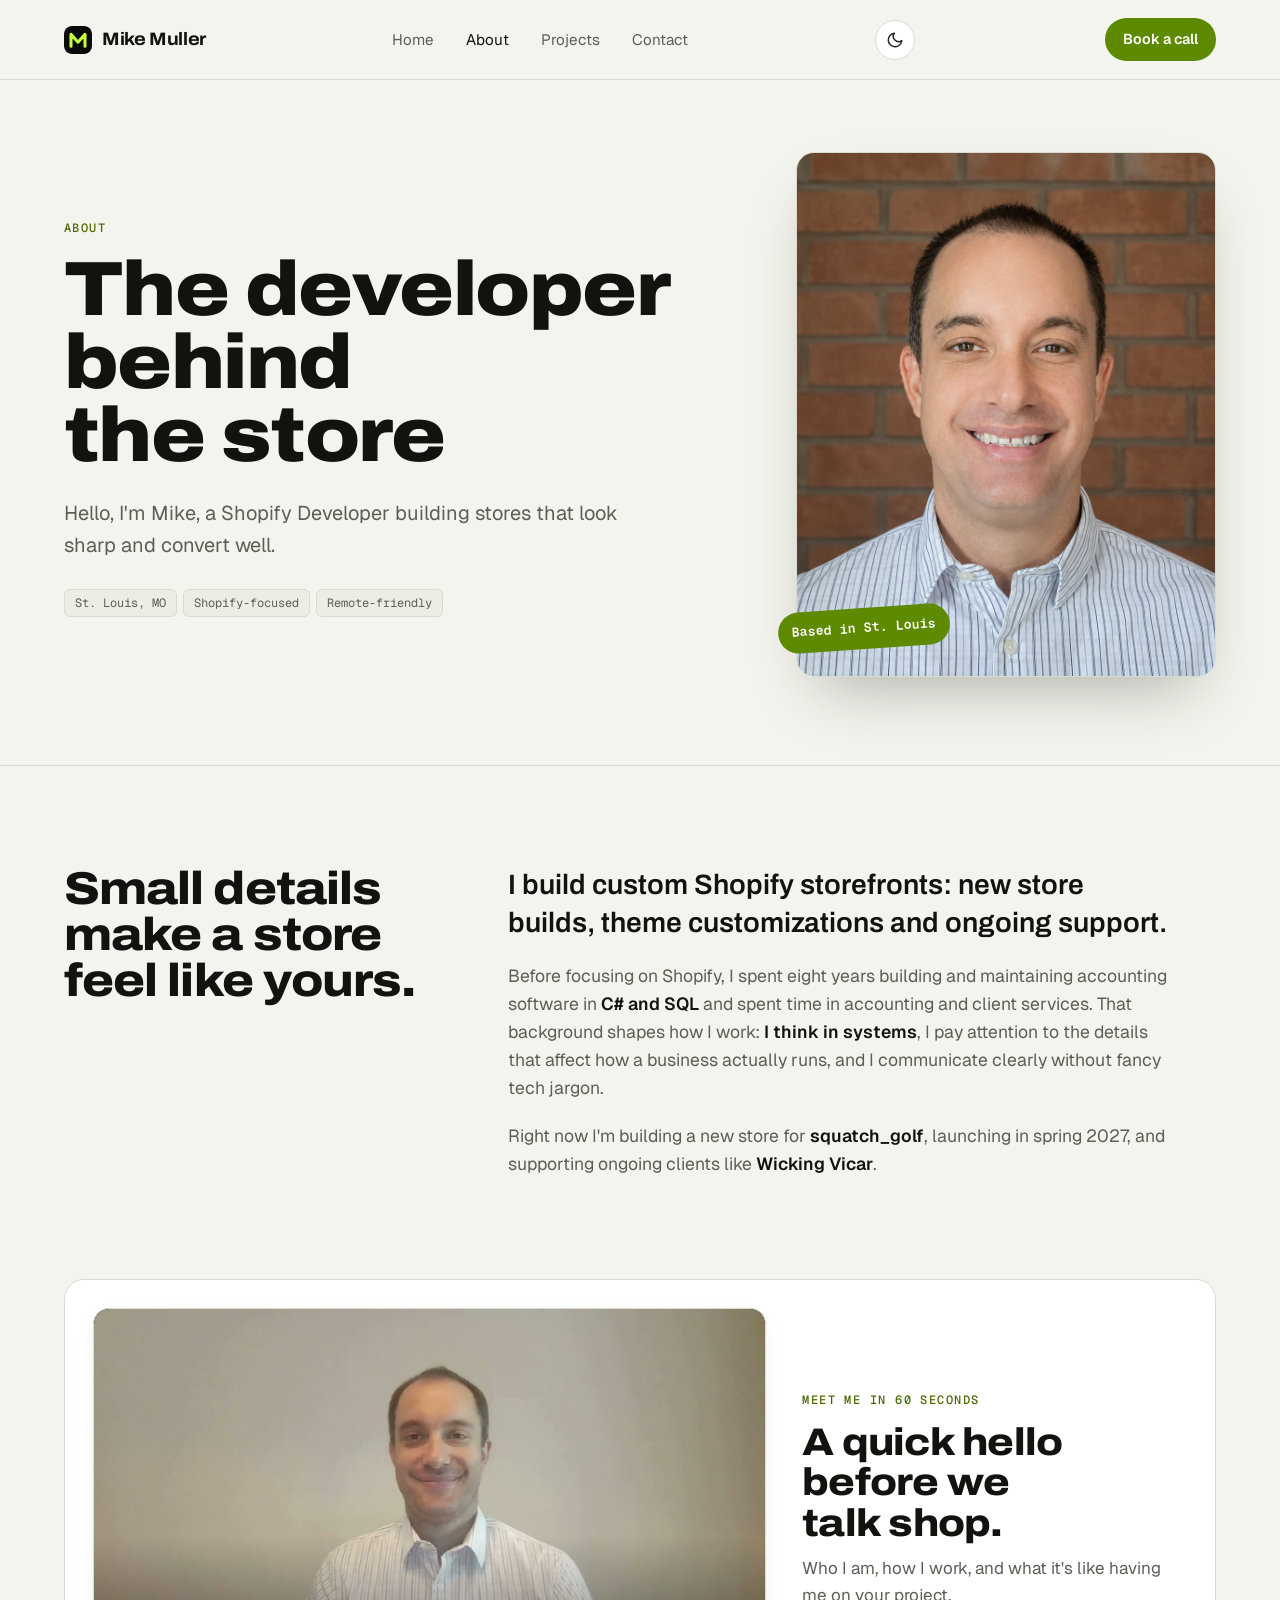
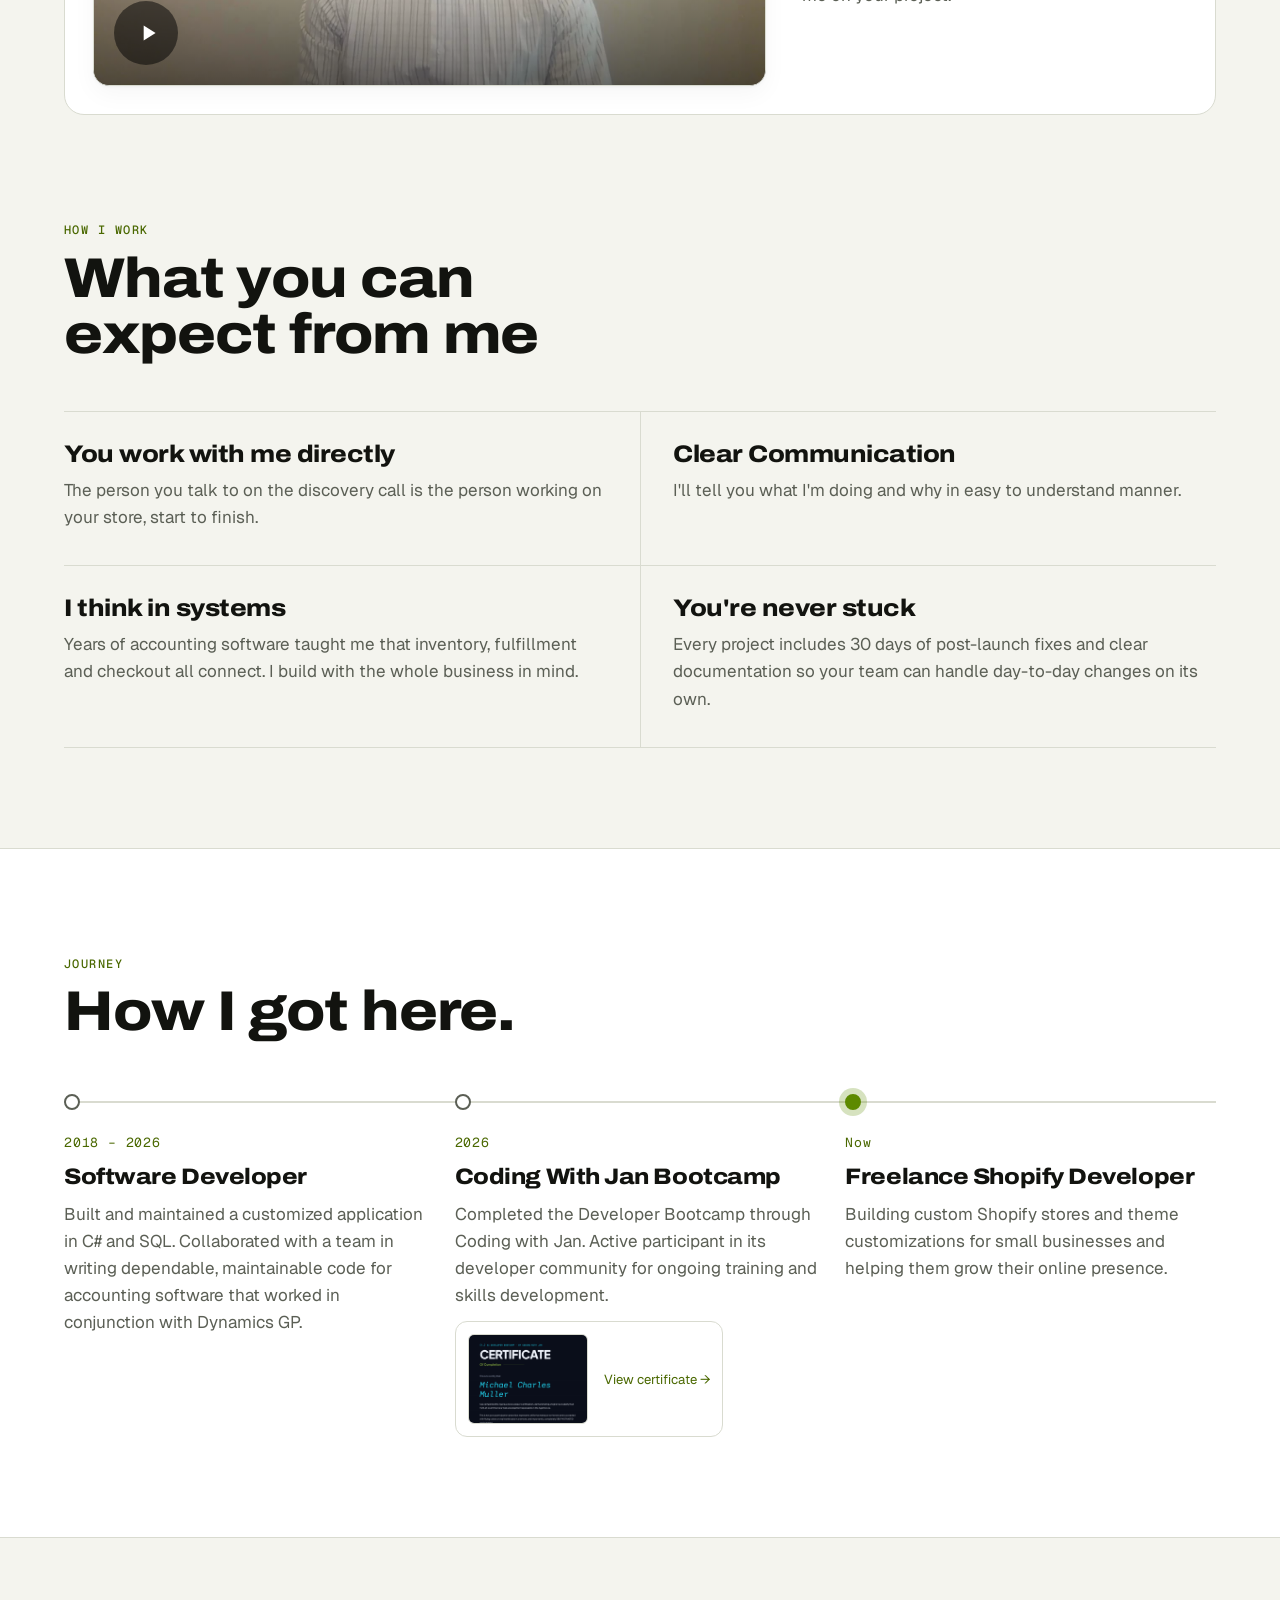
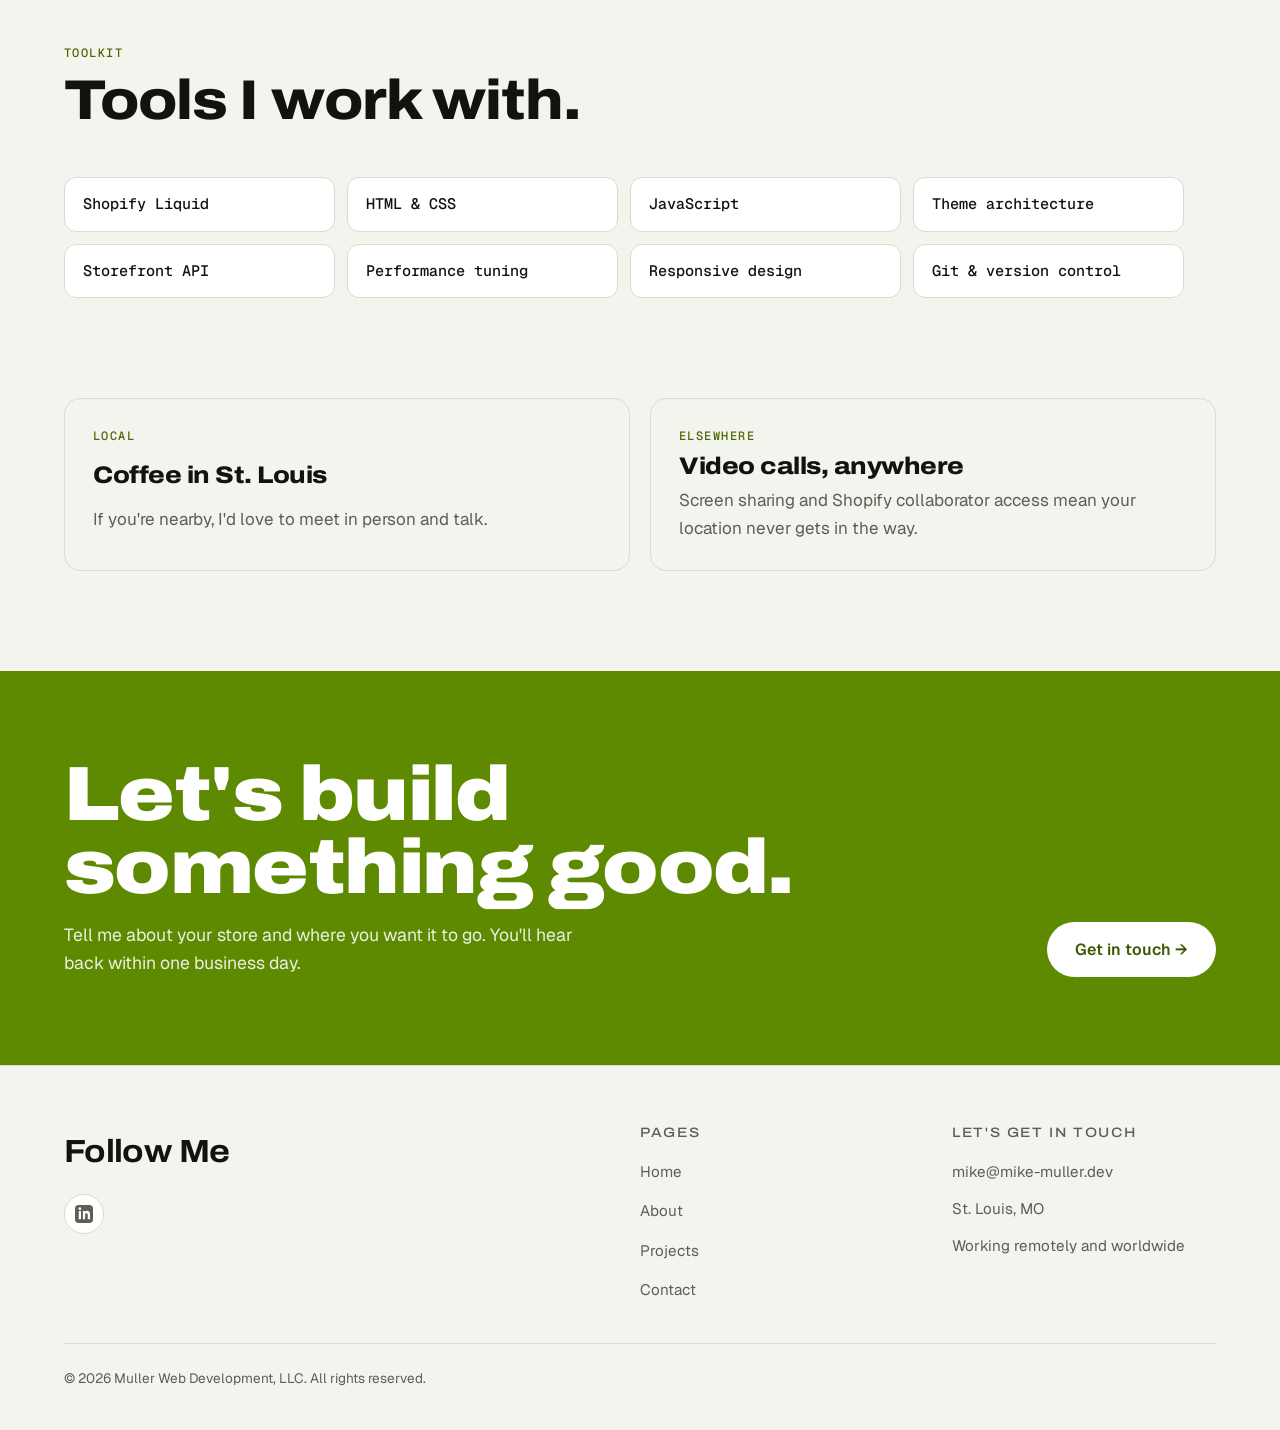
==== commit 61ffa2bc: "Goes with previous change. Has site load with white color as the default rather than black." ====
--- a/about.html
+++ b/about.html
@@ -15,9 +15,9 @@
   <meta name="twitter:card" content="summary_large_image" />
   <script>
     (function() {
-      var prefersLight = false;
-      try { prefersLight = localStorage.getItem('theme') === 'light'; } catch (e) {}
-      if (prefersLight) document.documentElement.setAttribute('data-theme', 'light');
+      var prefersDark = false;
+      try { prefersDark = localStorage.getItem('theme') === 'dark'; } catch (e) {}
+      if (!prefersDark) document.documentElement.setAttribute('data-theme', 'light');
     })();
   </script>
   <link rel="preconnect" href="https://fonts.googleapis.com">
--- a/css/styles.css
+++ b/css/styles.css
@@ -15,8 +15,8 @@
 a { color: inherit; text-decoration: none; }
 button { font: inherit; cursor: pointer; border: none; background: none; color: inherit; }
 
-/* Dark is the default theme. [data-theme="light"] is set only when a visitor
-   picks light with the toggle (see the inline script in each page's <head>). */
+/* Light is the default theme: the inline script in each page's <head> sets
+   [data-theme="light"] unless a visitor picked dark with the toggle. These :root values are the dark theme. */
 :root {
   --bg: #0d0e0c;
   --bg-elev: #161814;
